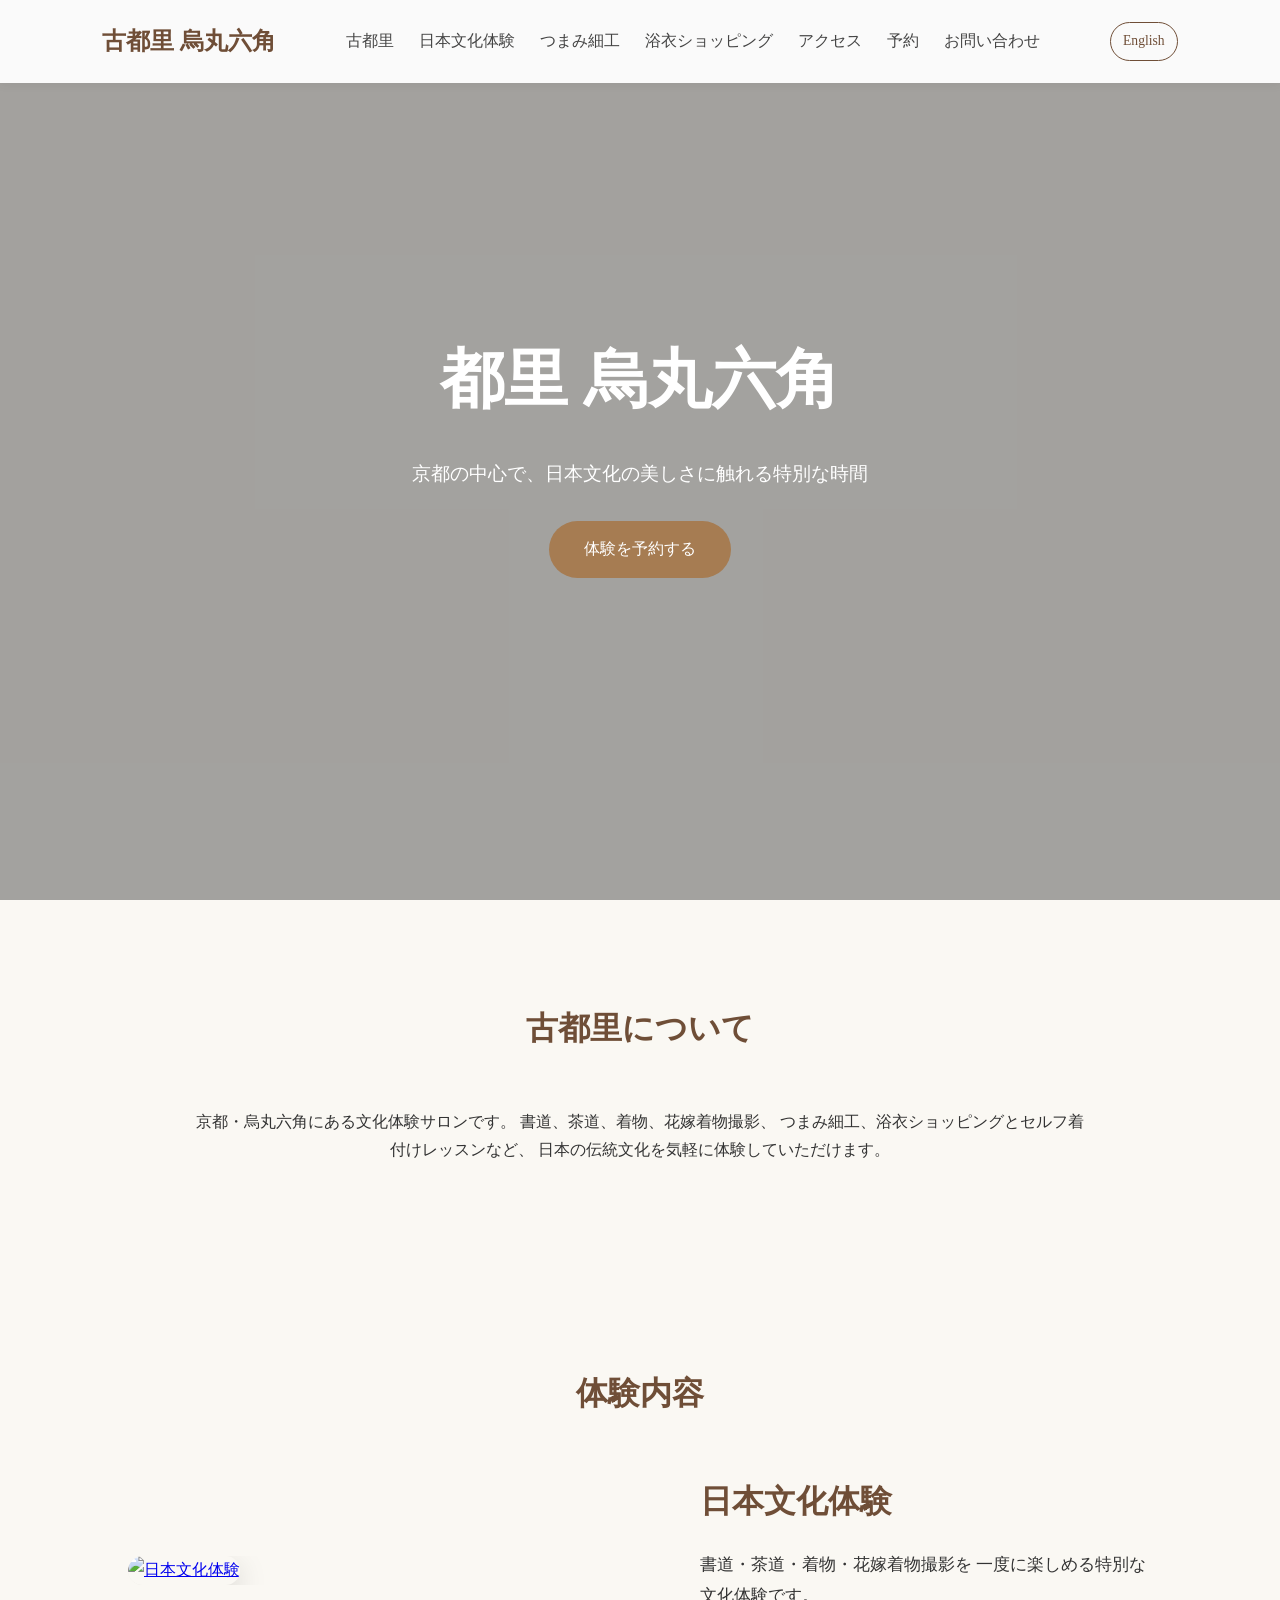
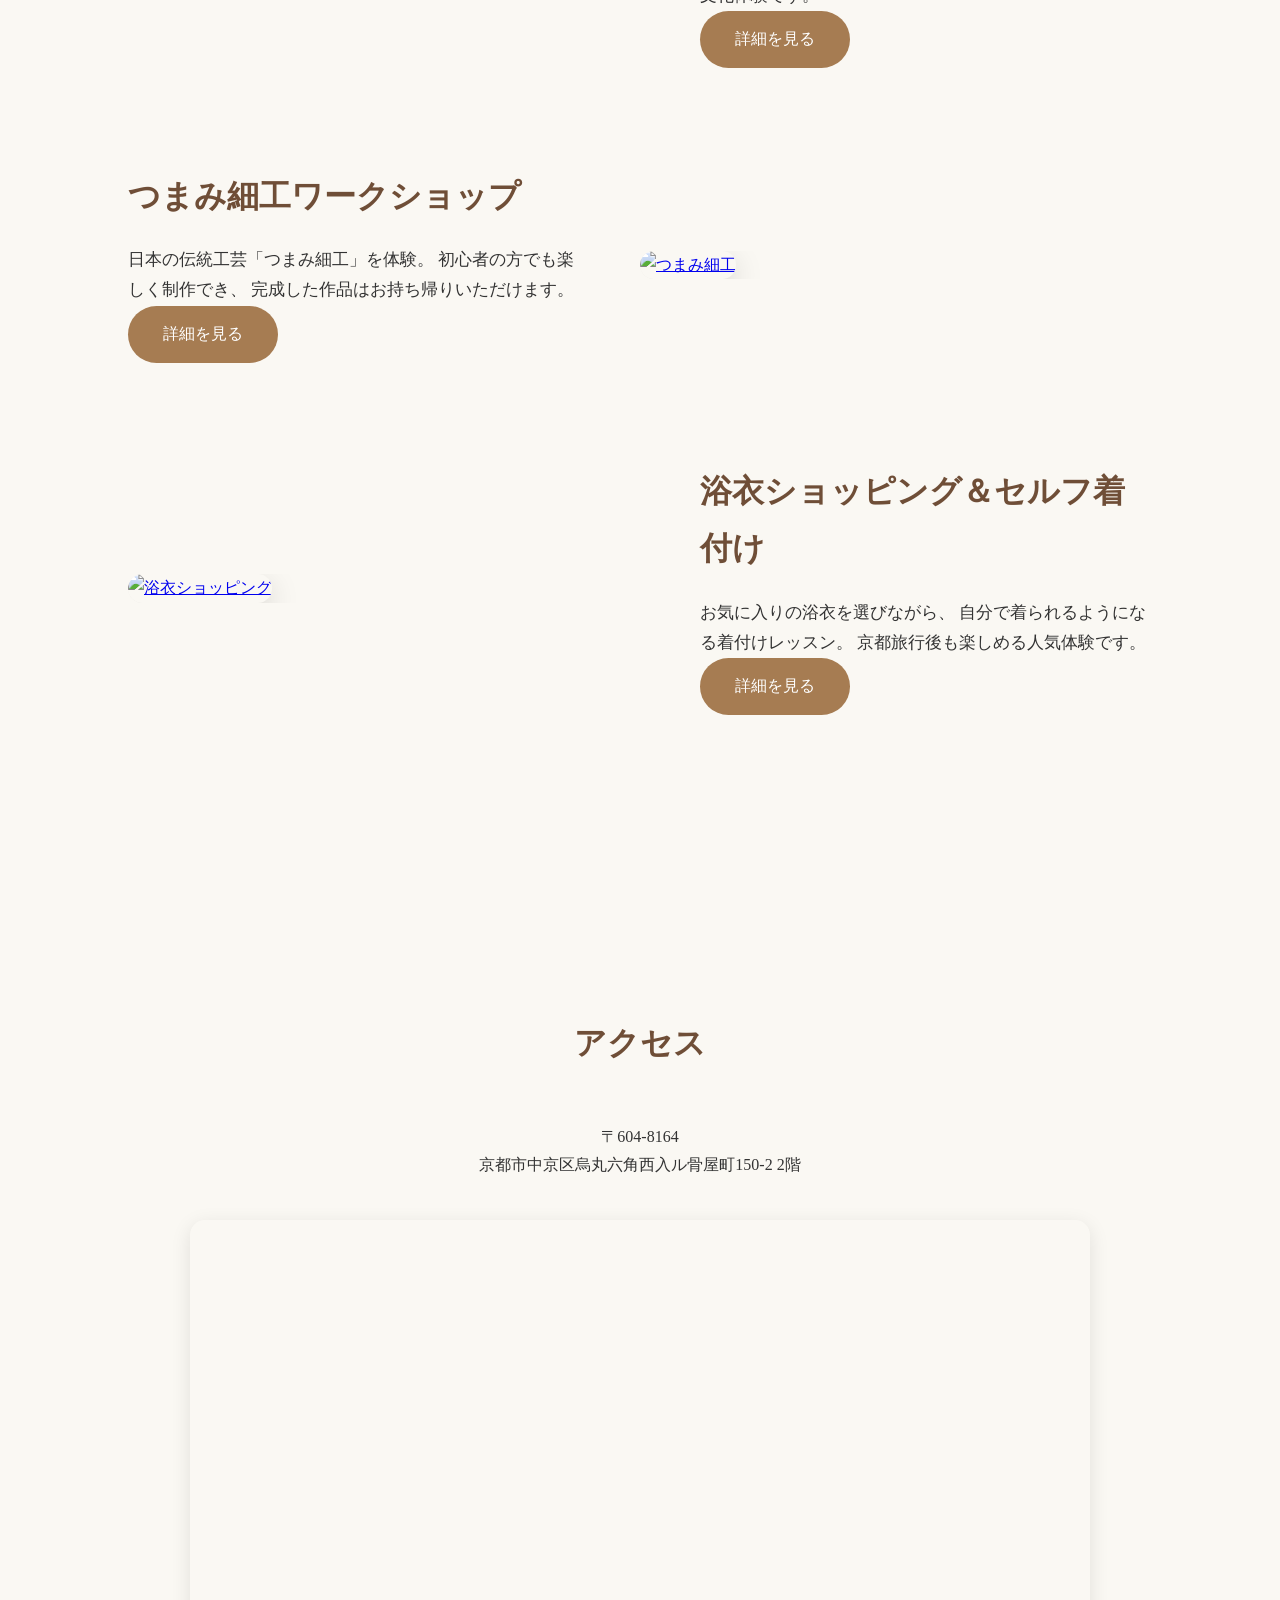
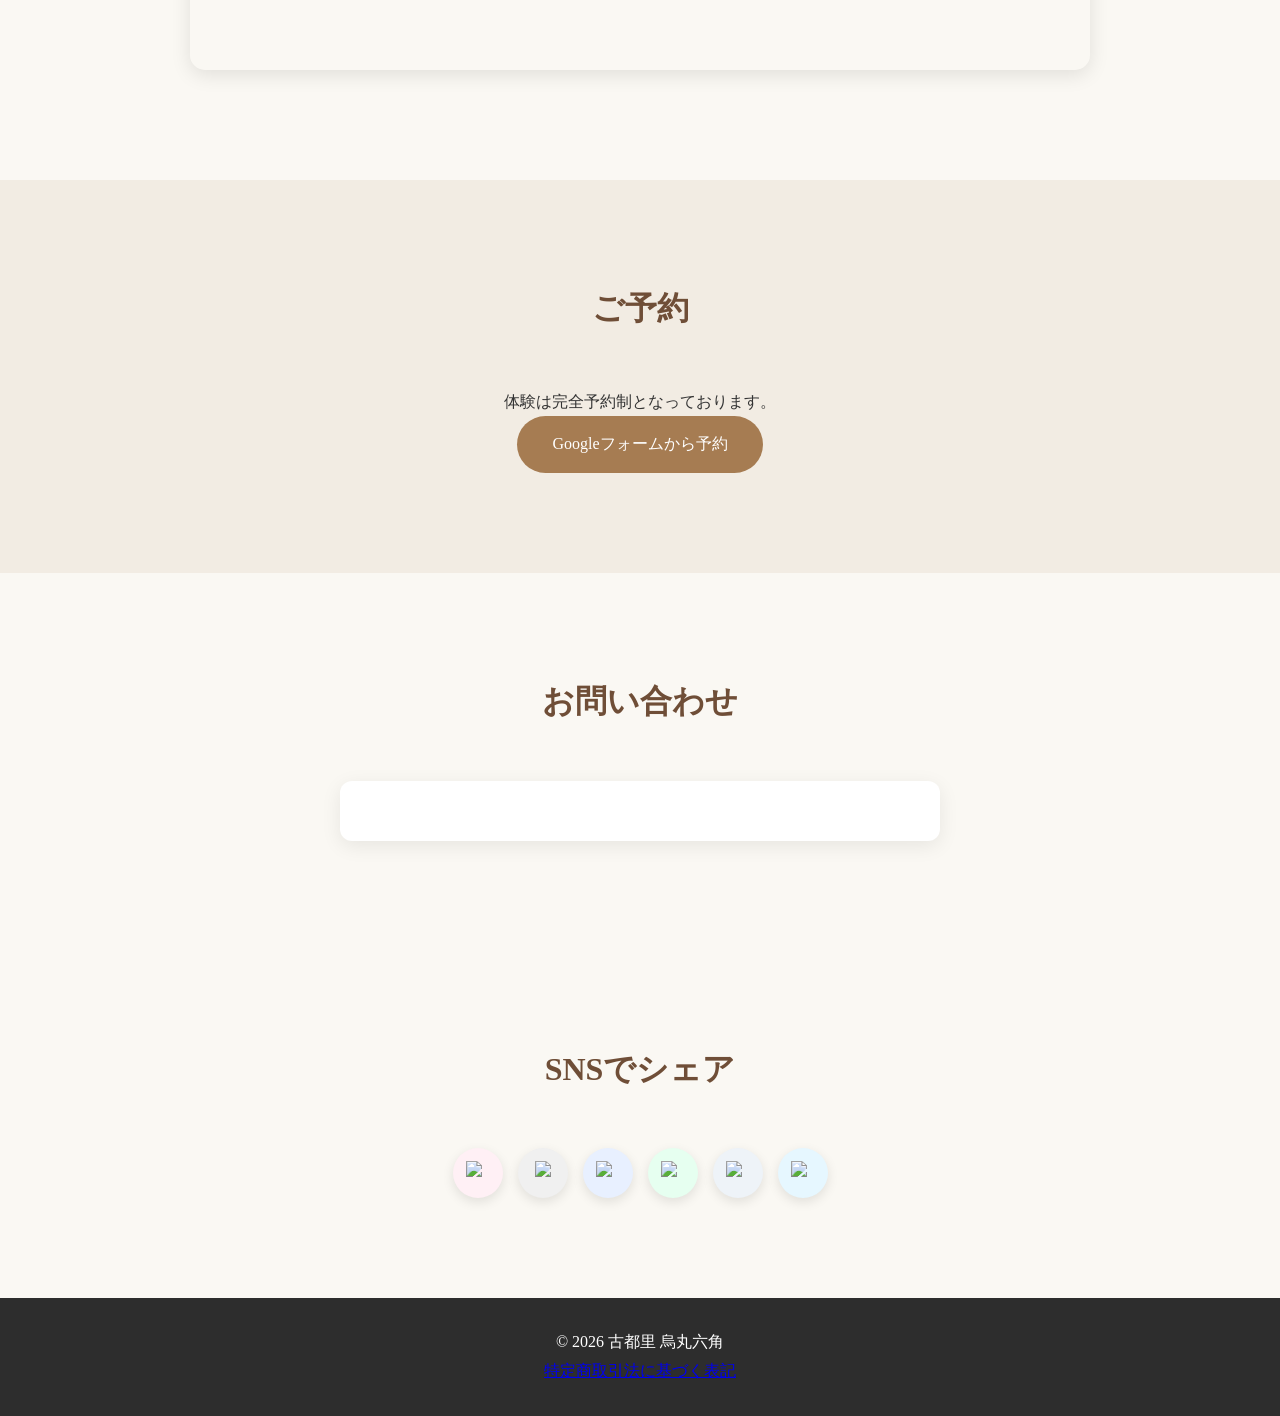
==== index.html @ c0b98230 "update" ====
<!DOCTYPE html>
<html lang="ja">

<head>
    <meta charset="UTF-8">
    <meta name="viewport" content="width=device-width, initial-scale=1.0">

    <title>古都里 烏丸六角 | 京都文化体験</title>

    <link rel="stylesheet" href="style.css">

    <link rel="preconnect" href="https://fonts.googleapis.com">
    <link href="https://cdn.phototourl.com/free/2026-06-01-9246357a-6ad7-449f-96bb-bd77bd4fa47f.jpg" rel="stylesheet">
</head>

<script>
    document.addEventListener("DOMContentLoaded", () => {

        let lastScroll = 0;
        const header = document.querySelector("header");

        window.addEventListener("scroll", () => {
            const currentScroll = window.pageYOffset;

            if (currentScroll > lastScroll && currentScroll > 100) {
                header.classList.add("hide");
            } else {
                header.classList.remove("hide");
            }

            lastScroll = currentScroll;
        });

    });
</script>

<body>

    <header>
        <div class="logo">古都里 烏丸六角</div>

        <div class="hamburger" id="hamburger">
            <span></span>
            <span></span>
            <span></span>
        </div>

        <nav id="navMenu">
            <a href="#about">古都里</a>
            <a href="culture.html">日本文化体験</a>
            <a href="tsumami.html">つまみ細工</a>
            <a href="yukata.html">浴衣ショッピング</a>
            <a href="#access">アクセス</a>
            <a href="#reserve">予約</a>
            <a href="#contact">お問い合わせ</a>
        </nav>

        <div class="language-switch">
            <a href="en/index.html">English</a>
        </div>
    </header>

    <section class="hero">

        <div class="overlay"></div>

        <div class="hero-content">
            <h1>都里 烏丸六角</h1>

            <p>
                京都の中心で、日本文化の美しさに触れる特別な時間
            </p>

            <a href="https://docs.google.com/forms/d/e/1FAIpQLSegrJzVl5YOpyGWKYilCFujVvyebkA8AV7BqmxG8glSJdZHFg/viewform"
                class="btn">
                体験を予約する
            </a>
        </div>

    </section>

    <section id="about">

        <h2>古都里について</h2>

        <p>
            京都・烏丸六角にある文化体験サロンです。
            書道、茶道、着物、花嫁着物撮影、
            つまみ細工、浴衣ショッピングとセルフ着付けレッスンなど、
            日本の伝統文化を気軽に体験していただけます。
        </p>

    </section>


    <section id="experience">

        <h2>体験内容</h2>

        <div class="experience-item">

            <a href="culture.html" class="experience-image">

                <img src="https://cdn.phototourl.com/free/2026-06-02-25219ef4-29f6-485a-99d3-eb11b3a672d5.jpg"
                    alt="日本文化体験">

            </a>

            <div class="experience-text">

                <h3>
                    <a href="culture.html">
                        日本文化体験
                    </a>
                </h3>

                <p>
                    書道・茶道・着物・花嫁着物撮影を
                    一度に楽しめる特別な文化体験です。
                </p>

                <a href="culture.html" class="btn">
                    詳細を見る
                </a>

            </div>

        </div>



        <div class="experience-item reverse">

            <a href="tsumami.html" class="experience-image">

                <img src="https://cdn.phototourl.com/free/2026-06-02-5eed42b4-c253-4f01-ba6d-2f5f3d75cf00.jpg"
                    alt="つまみ細工">

            </a>

            <div class="experience-text">

                <h3>
                    <a href="tsumami.html">
                        つまみ細工ワークショップ
                    </a>
                </h3>

                <p>
                    日本の伝統工芸「つまみ細工」を体験。
                    初心者の方でも楽しく制作でき、
                    完成した作品はお持ち帰りいただけます。
                </p>

                <a href="tsumami.html" class="btn">
                    詳細を見る
                </a>

            </div>

        </div>

        <div class="experience-item">

            <a href="yukata.html" class="experience-image">

                <img src="https://cdn.phototourl.com/free/2026-06-02-cc0d15d3-71b4-4e53-ba9d-3d4e03277e11.jpg"
                    alt="浴衣ショッピング">

            </a>

            <div class="experience-text">

                <h3>
                    <a href="yukata.html">
                        浴衣ショッピング＆セルフ着付け
                    </a>
                </h3>

                <p>
                    お気に入りの浴衣を選びながら、
                    自分で着られるようになる着付けレッスン。
                    京都旅行後も楽しめる人気体験です。
                </p>

                <a href="yukata.html" class="btn">
                    詳細を見る
                </a>

            </div>

        </div>

    </section>

    <section id="access">

        <h2>アクセス</h2>

        <p>
            〒604-8164<br>
            京都市中京区烏丸六角西入ル骨屋町150-2 2階
        </p>

        <div class="map-box">
            <iframe
                src="https://www.google.com/maps/embed?pb=!1m18!1m12!1m3!1d3267.973459282535!2d135.75422709678958!3d35.0073695!2m3!1f0!2f0!3f0!3m2!1i1024!2i768!4f13.1!3m3!1m2!1s0x600109ae3b5c9f35%3A0x4bd6505657658d68!2z5Y-k6YO96YeMIOeDj-S4uOWFreinkiBLT1RPUkkgS0FSQVNVTUFST0tLQUtV!5e0!3m2!1sja!2sjp!4v1780396381979!5m2!1sja!2sjp"
                allowfullscreen="" loading="lazy">
            </iframe>
        </div>

    </section>

    <section id="reserve">

        <h2>ご予約</h2>

        <p>
            体験は完全予約制となっております。
        </p>

        <a href="https://docs.google.com/forms/d/e/1FAIpQLSegrJzVl5YOpyGWKYilCFujVvyebkA8AV7BqmxG8glSJdZHFg/viewform"
            class="btn">
            Googleフォームから予約
        </a>

    </section>

    <section id="contact">

        <h2>お問い合わせ</h2>

        <div class="contact-form">

            <script src="https://js-na2.hsforms.net/forms/embed/246371624.js" defer></script>
            <div class="hs-form-frame" data-region="na2" data-form-id="8c206789-f832-40ec-bb3e-9cb433671af4"
                data-portal-id="246371624"></div>

        </div>

        <div id="hubspot-form"></div>

    </section>



    <section id="sns">

        <h2>SNSでシェア</h2>

        <div class="sns-links">

            <a href="https://www.instagram.com" class="sns-icon instagram" data-name="Instagram">
                <img src="https://cdn-icons-png.flaticon.com/512/2111/2111463.png" alt="Instagram">
            </a>

            <a href="https://twitter.com" class="sns-icon x" data-name="X">
                <img src="https://cdn-icons-png.flaticon.com/512/5968/5968830.png" alt="X">
            </a>

            <a href="https://www.facebook.com" class="sns-icon facebook" data-name="Facebook">
                <img src="https://cdn-icons-png.flaticon.com/512/733/733547.png" alt="Facebook">
            </a>

            <a href="https://www.line.me" class="sns-icon line" data-name="LINE">
                <img src="https://cdn-icons-png.flaticon.com/512/220/220236.png" alt="LINE">
            </a>

            <a href="https://www.tumblr.com" class="sns-icon tumblr" data-name="Tumblr">
                <img src="https://cdn-icons-png.flaticon.com/512/3536/3536616.png" alt="Tumblr">
            </a>

            <a href="https://b.hatena.ne.jp" class="sns-icon hatena" data-name="Hatena Bookmark">
                <img src="https://cdn-icons-png.flaticon.com/512/4494/4494490.png" alt="Hatena Bookmark">
            </a>

        </div>

    </section>

    <footer>

        <p>© 2026 古都里 烏丸六角</p>

        <p>
            <a href="legal.html">
                特定商取引法に基づく表記
            </a>
        </p>

    </footer>

</body>

</html>
---- style.css ----
* {
    margin: 0;
    padding: 0;
    box-sizing: border-box;
}

html {
    scroll-behavior: smooth;
}

body {
    font-family: 'Noto Serif JP', serif;
    background: #faf8f3;
    color: #333;
    line-height: 1.8;
}

/* ヘッダー */

header {
    position: fixed;
    top: 0;
    width: 100%;
    background: rgba(255, 255, 255, .95);
    backdrop-filter: blur(10px);
    display: flex;
    justify-content: space-between;
    align-items: center;
    padding: 20px 8%;
    z-index: 1000;
    box-shadow: 0 2px 10px rgba(0, 0, 0, .05);
    transition: transform 0.3s ease;
}

/* 隠すときだけ使う */
header.hide {
    transform: translateY(-100%);
}

.logo {
    font-size: 1.5rem;
    font-weight: 600;
    color: #6f4e37;
}

nav {
    display: flex;
    gap: 25px;
}

nav a {
    text-decoration: none;
    color: #444;
    transition: .3s;
}

nav a:hover {
    color: #a67c52;
}

/* ヒーロー */

.hero {
    height: 100vh;
    background: url("https://cdn.phototourl.com/free/2026-06-01-9246357a-6ad7-449f-96bb-bd77bd4fa47f.jpg") center center/cover no-repeat;
    display: flex;
    justify-content: center;
    align-items: center;
    position: relative;
}

.overlay {
    position: absolute;
    inset: 0;
    background: rgba(0, 0, 0, .35);
}

.hero-content {
    position: relative;
    z-index: 2;
    text-align: center;
    color: white;
    max-width: 800px;
    padding: 20px;
}

.hero-content h1 {
    font-size: 4rem;
    margin-bottom: 20px;
}

.hero-content p {
    font-size: 1.2rem;
    margin-bottom: 30px;
}

/* ボタン */

.btn {
    display: inline-block;
    background: #a67c52;
    color: white;
    text-decoration: none;
    padding: 14px 35px;
    border-radius: 30px;
    transition: .3s;
}

.btn:hover {
    background: #7b5a3d;
    transform: translateY(-2px);
}

/* 共通 */

section {
    padding: 100px 10%;
}

h2 {
    text-align: center;
    margin-bottom: 50px;
    font-size: 2rem;
    color: #6f4e37;
}

/* About */

#about p {
    max-width: 900px;
    margin: auto;
    text-align: center;
}


/* 体験紹介 */

.experience-item {
    display: flex;
    align-items: center;
    gap: 60px;
    margin-bottom: 100px;
}

.experience-item img {
    width: 50%;
    height: 450px;
    object-fit: cover;
    border-radius: 20px;
    box-shadow: 0 10px 30px rgba(0, 0, 0, .15);
}

.experience-text {
    flex: 1;
}

.experience-text h3 {
    font-size: 2rem;
    margin-bottom: 20px;
    color: #6f4e37;
}

.experience-text p {
    font-size: 1.05rem;
}

.experience-image {
    display: block;
    width: 50%;
    overflow: hidden;
    border-radius: 20px;
}

.experience-image img {
    width: 100%;
    transition: .4s;
}

.experience-image:hover img {
    transform: scale(1.05);
}

.experience-text h3 a {
    text-decoration: none;
    color: #6f4e37;
}

/* 左右交互 */

.reverse {
    flex-direction: row-reverse;
}

/* スマホ */

@media(max-width:768px) {

    .experience-item,
    .reverse {
        flex-direction: column;
        gap: 25px;
    }

    .experience-item img {
        width: 100%;
        height: 300px;
    }

}


/* カード */

.card h3 {
    color: #6f4e37;
    margin-bottom: 15px;
}

/* アクセス */

#access {
    text-align: center;
}

/* 予約 */

#reserve {
    text-align: center;
    background: #f2ece3;
}

/* SNS */

#sns {
    text-align: center;
}

.sns-links {
    display: flex;
    justify-content: center;
    gap: 15px;
    flex-wrap: wrap;
}

.sns-icon {
    width: 50px;
    height: 50px;
    display: flex;
    align-items: center;
    justify-content: center;
    border-radius: 50%;
    background: #fff;
    box-shadow: 0 4px 12px rgba(0, 0, 0, 0.1);
    transition: 0.3s;
    position: relative;
}

.sns-icon img {
    width: 24px;
    height: 24px;
}

/* 吹き出し */
.sns-icon::after {
    content: attr(data-name);
    position: absolute;
    bottom: -32px;
    left: 50%;
    transform: translateX(-50%) translateY(5px);
    background: rgba(0, 0, 0, 0.8);
    color: white;
    font-size: 12px;
    padding: 4px 8px;
    border-radius: 6px;

    opacity: 0;
    visibility: hidden;
    transition: 0.15s ease;
    white-space: nowrap;
}

/* ホバーした瞬間表示 */
.sns-icon:hover::after {
    opacity: 1;
    visibility: visible;
    transform: translateX(-50%) translateY(0);
}

/* hover */
.sns-icon:hover {
    transform: translateY(-3px) scale(1.05);
}

/* 色分け */
.sns-icon.instagram {
    background: #fff0f5;
}

.sns-icon.x {
    background: #f0f0f0;
}

.sns-icon.facebook {
    background: #e8f0ff;
}

.sns-icon.line {
    background: #e6fff0;
}

.sns-icon.tumblr {
    background: #eef3f8;
}

.sns-icon.hatena {
    background: #e6f7ff;
}

.sns-links a {
    text-decoration: none;
    color: white;
    background: #6f4e37;
    padding: 12px 25px;
    border-radius: 25px;
    transition: .3s;
}

.sns-links a:hover {
    background: #8a6447;
}

.sns-icon::after {
    content: attr(data-name);
    position: absolute;
    bottom: -35px;
    left: 50%;
    transform: translateX(-50%);
    background: #333;
    color: white;
    font-size: 12px;
    padding: 5px 8px;
    border-radius: 6px;
    opacity: 0;
    pointer-events: none;
    transition: 0.2s;
    white-space: nowrap;
}

/* フッター */

footer {
    background: #2d2d2d;
    color: white;
    text-align: center;
    padding: 30px;
}

/* スマホ */

@media(max-width:768px) {

    header {
        flex-direction: column;
        gap: 15px;
    }

    nav {
        flex-wrap: wrap;
        justify-content: center;
    }

    .hero-content h1 {
        font-size: 2.5rem;
    }

    .hero-content p {
        font-size: 1rem;
    }

    section {
        padding: 70px 8%;
    }

    .cards {
        grid-template-columns: 1fr;
    }

    .experience-detail {
        flex-direction: column;
        gap: 30px;
        margin-bottom: 80px;
    }

    .reverse {
        flex-direction: column;
    }

    .activity-image {
        width: 100%;
        height: 450px;
    }

}




.lead {
    max-width: 900px;
    margin: auto;
    text-align: center;
    font-size: 1.1rem;
}

ul {
    max-width: 800px;
    margin: auto;
    padding-left: 25px;
}

ul li {
    margin-bottom: 15px;
}

.detail-hero {
    position: relative;
    width: 100%;
    height: 55vh;
    min-height: 350px;
    overflow: hidden;
    padding: 0;
}

.detail-hero img {
    width: 100%;
    height: 100%;
    object-fit: cover;
}

.detail-hero::after {
    content: "";
    position: absolute;
    inset: 0;
    background: rgba(0, 0, 0, 0.65);
}

/* タイトル */

.hero-title {
    position: absolute;
    top: 50%;
    left: 50%;
    transform: translate(-50%, -50%);
    text-align: center;
    color: white;
    width: 90%;
    z-index: 2;
}

.hero-title h1 {
    font-size: clamp(2rem, 4vw, 3rem);
    font-weight: 300;
    letter-spacing: .35em;
}

.hero-title p {
    font-size: 1.4rem;
    line-height: 1.8;
    text-shadow: 0 4px 20px rgba(0, 0, 0, .8);
}


.intro {
    background: white;
    padding: 80px 10%;
}

.lead {
    max-width: 900px;
    margin: auto;
    text-align: center;
    font-size: 1.2rem;
    line-height: 2.2;
}

.experience-detail {
    display: flex;
    align-items: center;
    gap: 40px;

    max-width: 1200px;
    margin: 0 auto 120px;
    margin-bottom: 100px;
}


.experience-detail>div {
    flex: 1;
}

.experience-detail img {
    width: 45%;
    max-width: 500px;
    height: 650px;
    object-fit: cover;
    border-radius: 12px;
    flex-shrink: 0;
}

.experience-detail h3 {
    font-size: 2rem;
    margin-bottom: 20px;
    color: #6f4e37;
}

.experience-detail p {
    line-height: 2;
}

.experience-detail.reverse {
    flex-direction: row-reverse;
}


.cards {
    display: grid;
    grid-template-columns: repeat(2, 1fr);
    gap: 40px;
    max-width: 1000px;
    margin: auto;
}

.card {
    text-align: center;
}

.other-image {
    width: 100%;
    height: 280px;
    object-fit: cover;
    border-radius: 12px;
    transition: 0.4s;
}

.card a:hover .other-image {
    transform: scale(1.05);
}

.image-link {
    display: block;
    overflow: hidden;
    border-radius: 12px;
}

.price-box {
    max-width: 700px;
    margin: auto;
    text-align: center;
    background: white;
    padding: 50px;
    border-radius: 12px;
    margin-bottom: 80px;

}

.price-box h3 {
    color: #6f4e37;
    margin-bottom: 25px;
}

.price-box p {
    margin-bottom: 12px;
    font-size: 1.1rem;
}

.price-box strong {
    color: #b22222;
    font-size: 1.2rem;
}

.price-box del {
    color: #888;
}

#legal {
    background: #fff;
    text-align: center;
}

.legal-box {
    max-width: 800px;
    margin: auto;
    background: #faf8f3;
    padding: 40px;
    border-radius: 12px;
    text-align: left;
    line-height: 1.9;
    box-shadow: 0 5px 20px rgba(0, 0, 0, 0.05);
}

.legal-box h3 {
    margin-top: 25px;
    margin-bottom: 8px;
    color: #6f4e37;
    font-size: 1.1rem;
}

.legal-box p {
    margin-bottom: 10px;
    font-size: 0.95rem;
}

.legal-box a {
    color: #a67c52;
    text-decoration: none;
}

.legal-box a:hover {
    text-decoration: underline;
}

.contact-form {
    max-width: 600px;
    margin: 40px auto 0;
    padding: 30px;
    background: white;
    border-radius: 12px;
    box-shadow: 0 5px 20px rgba(0, 0, 0, 0.08);
}

.map-box {
    max-width: 900px;
    margin: 40px auto 0;
}

.map-box iframe {
    width: 100%;
    height: 450px;
    border: 0;
    border-radius: 15px;
    box-shadow: 0 5px 20px rgba(0, 0, 0, .1);
}

.language-switch {
    display: flex;
    gap: 8px;
}

.language-switch a {
    text-decoration: none;
    padding: 6px 12px;
    border: 1px solid #6f4e37;
    border-radius: 20px;
    color: #6f4e37;
    font-size: 0.85rem;
}

.language-switch a:hover {
    background: #6f4e37;
    color: white;
}

/* ハンバーガー */
.hamburger {
    display: none;
    flex-direction: column;
    gap: 5px;
    cursor: pointer;
}

.hamburger span {
    width: 28px;
    height: 2px;
    background: #6f4e37;
    transition: 0.3s;
}

/* スマホ時 */
@media (max-width: 768px) {

    nav {
        position: absolute;
        top: 70px;
        left: 0;
        right: 0;
        background: white;
        flex-direction: column;
        align-items: center;
        gap: 15px;
        padding: 20px 0;

        /* 最初は隠す */
        display: none;
    }

    nav.active {
        display: flex;
    }

    .hamburger {
        display: flex;
    }
}
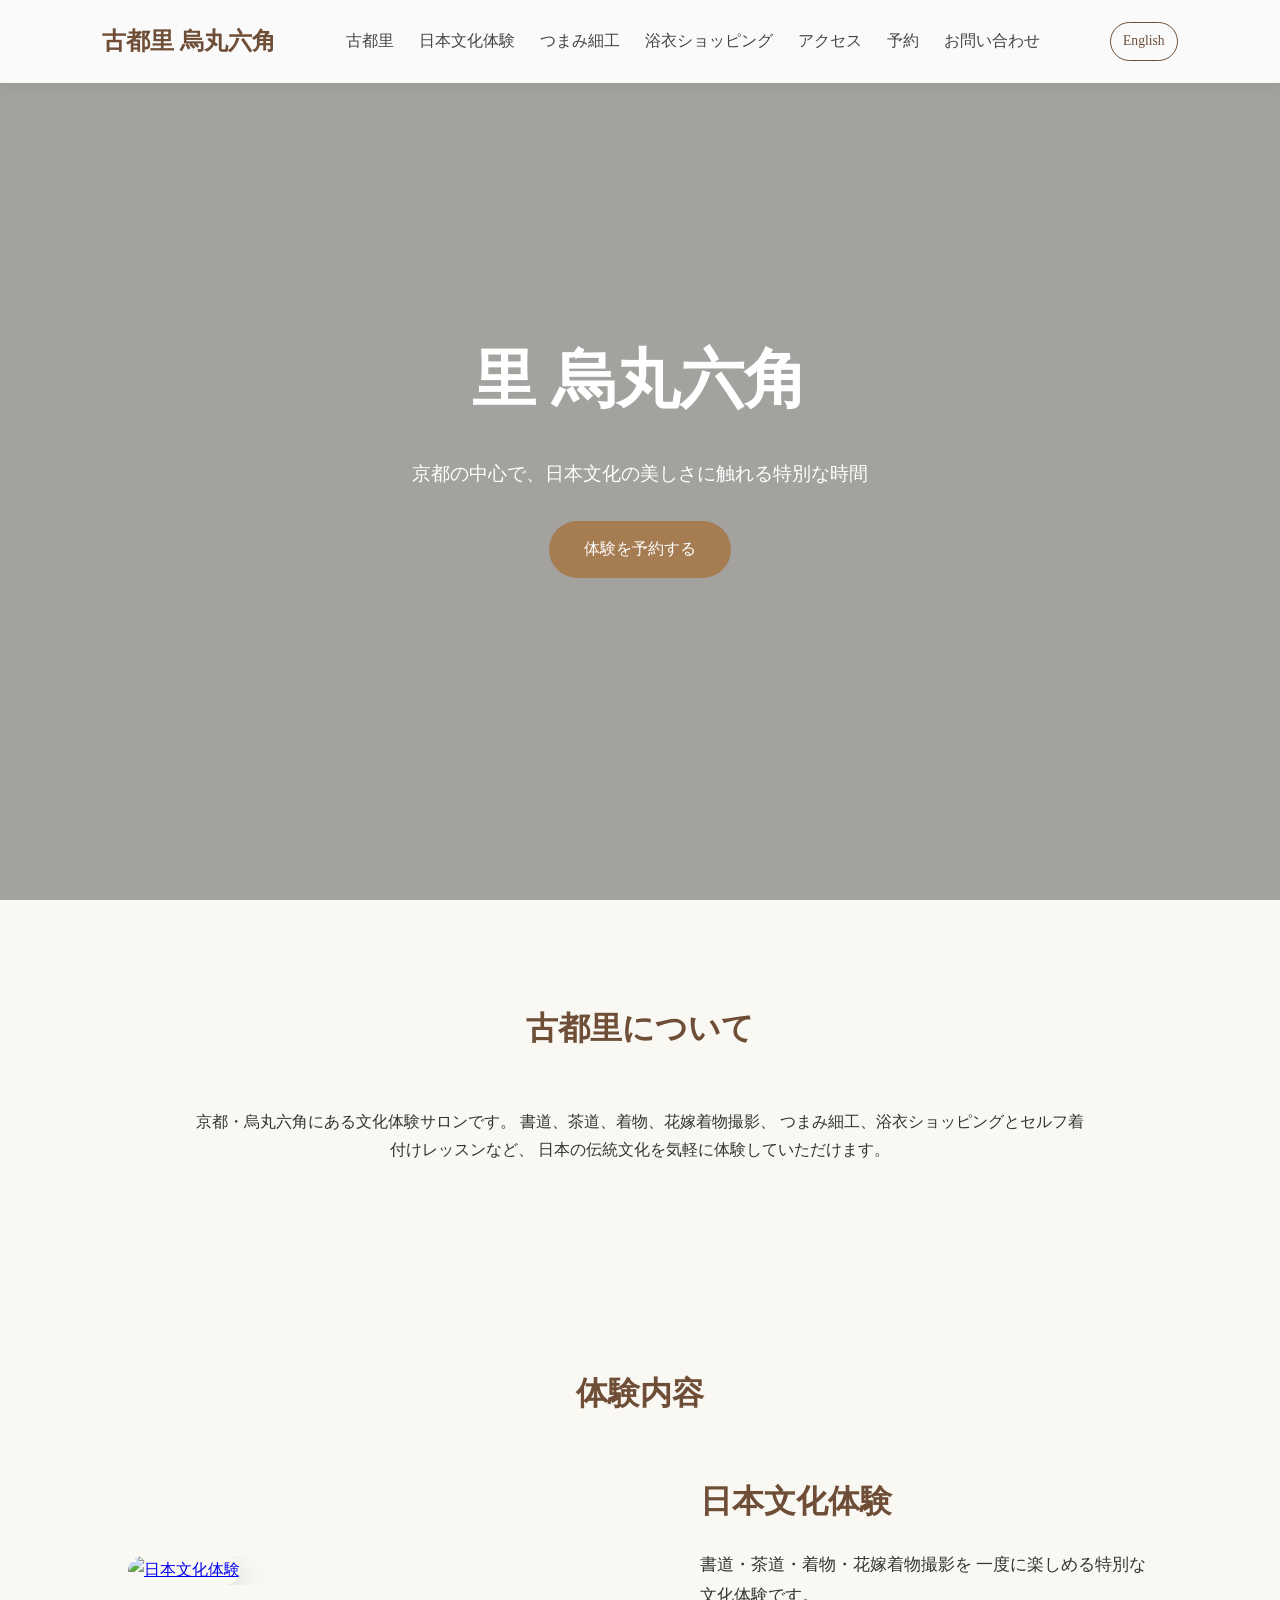
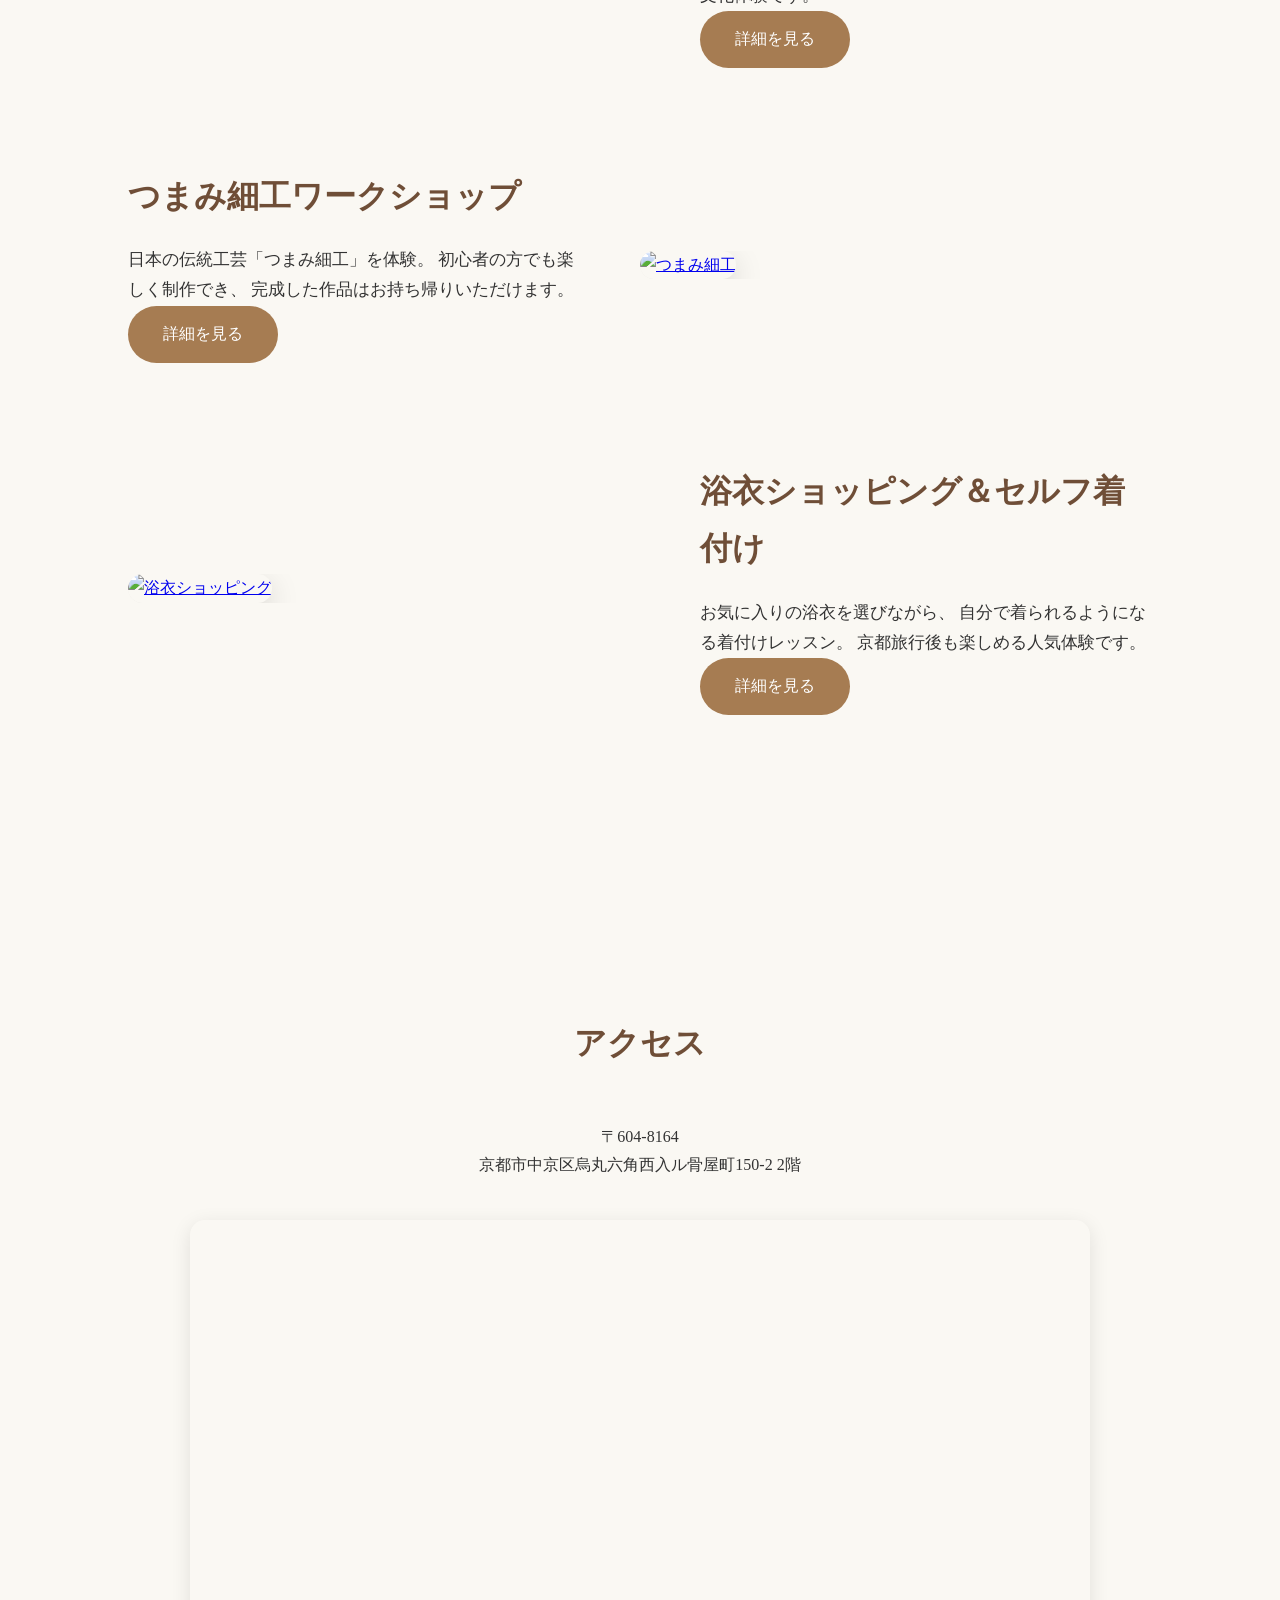
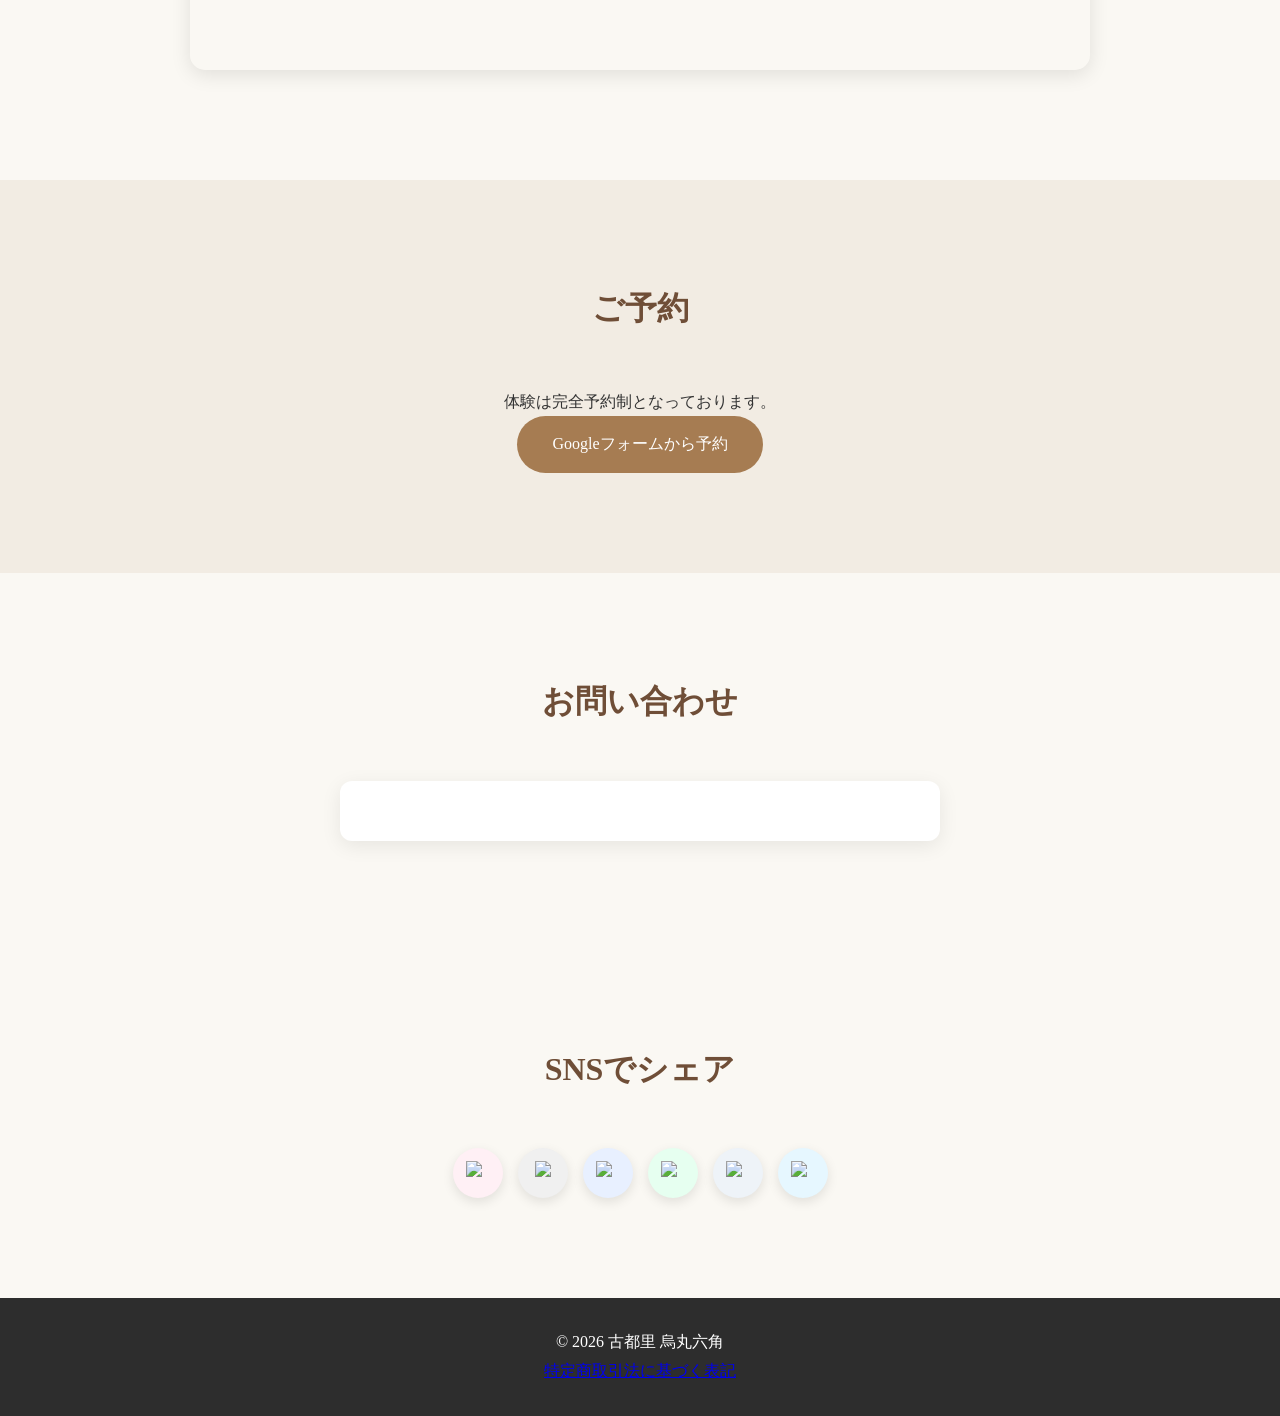
==== commit 0ead0068: "update" ====
--- a/index.html
+++ b/index.html
@@ -65,7 +65,7 @@
         <div class="overlay"></div>
 
         <div class="hero-content">
-            <h1>都里 烏丸六角</h1>
+            <h1>里 烏丸六角</h1>
 
             <p>
                 京都の中心で、日本文化の美しさに触れる特別な時間
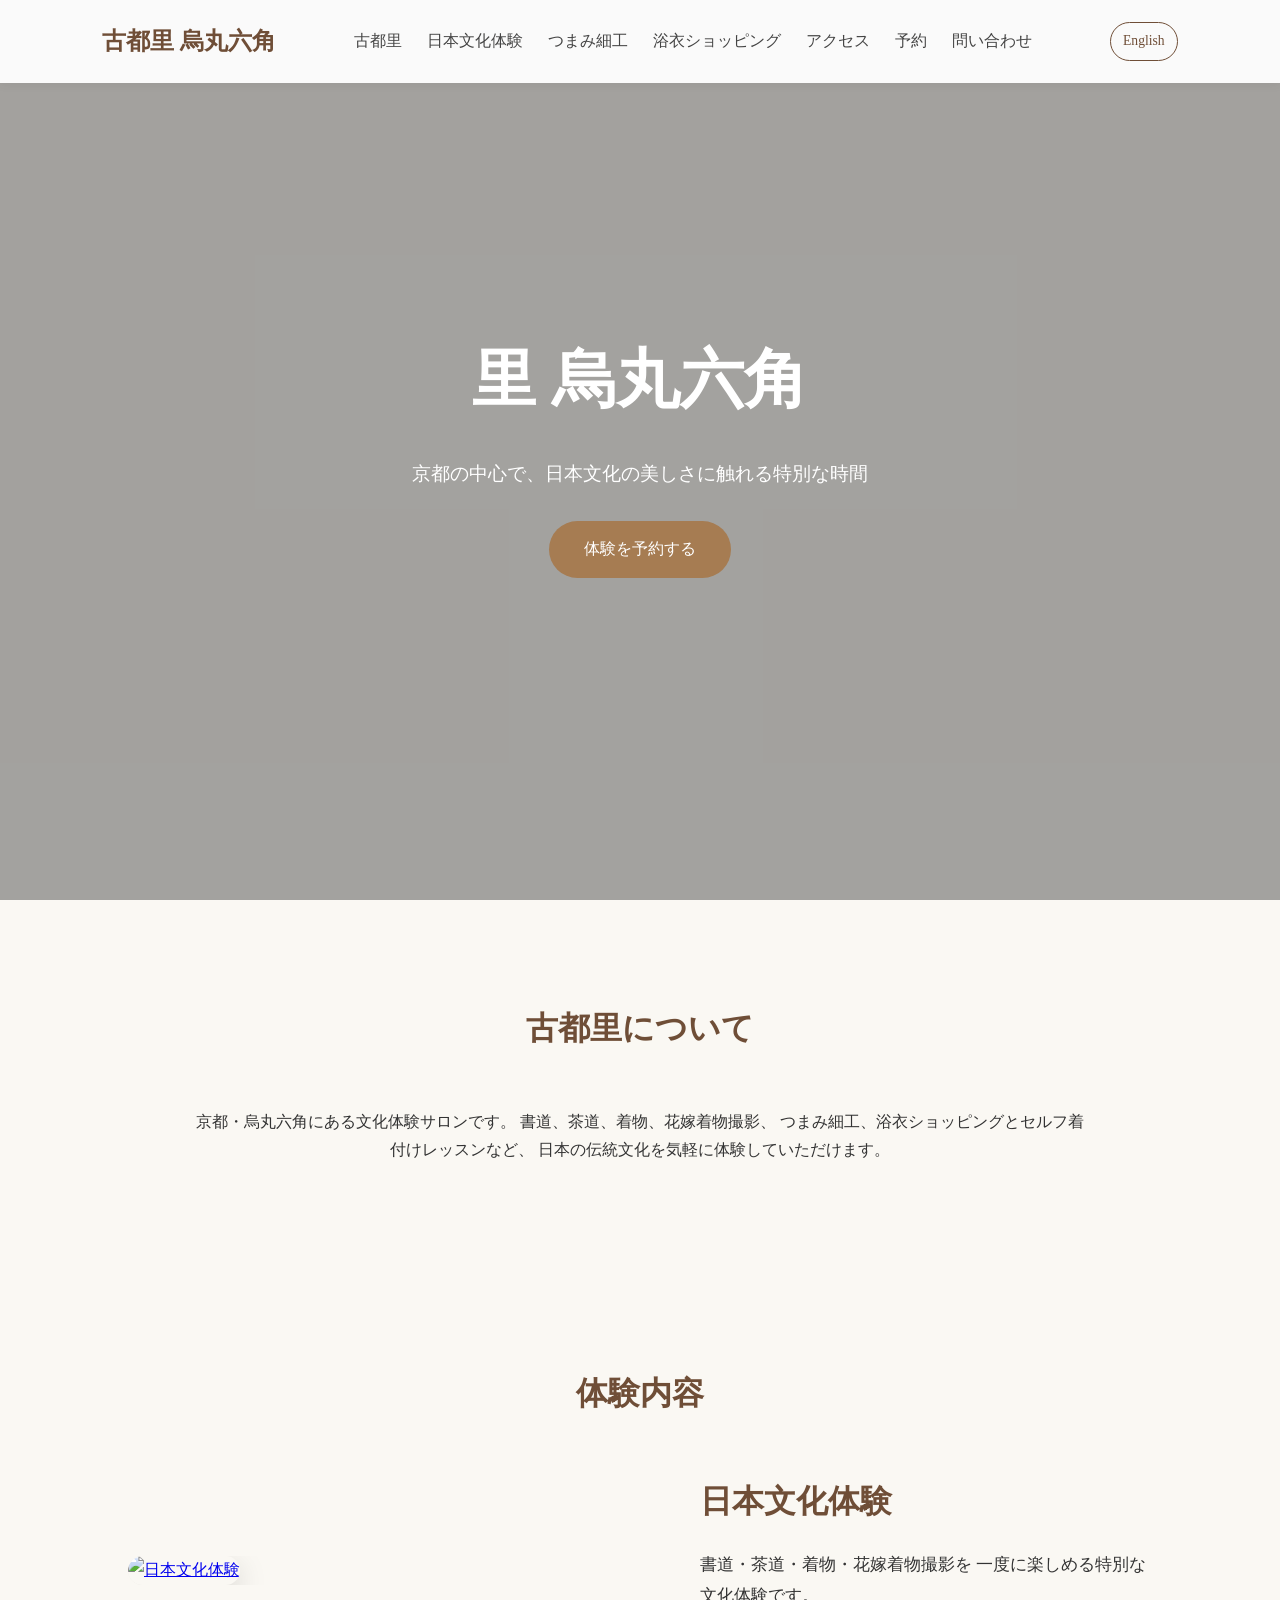
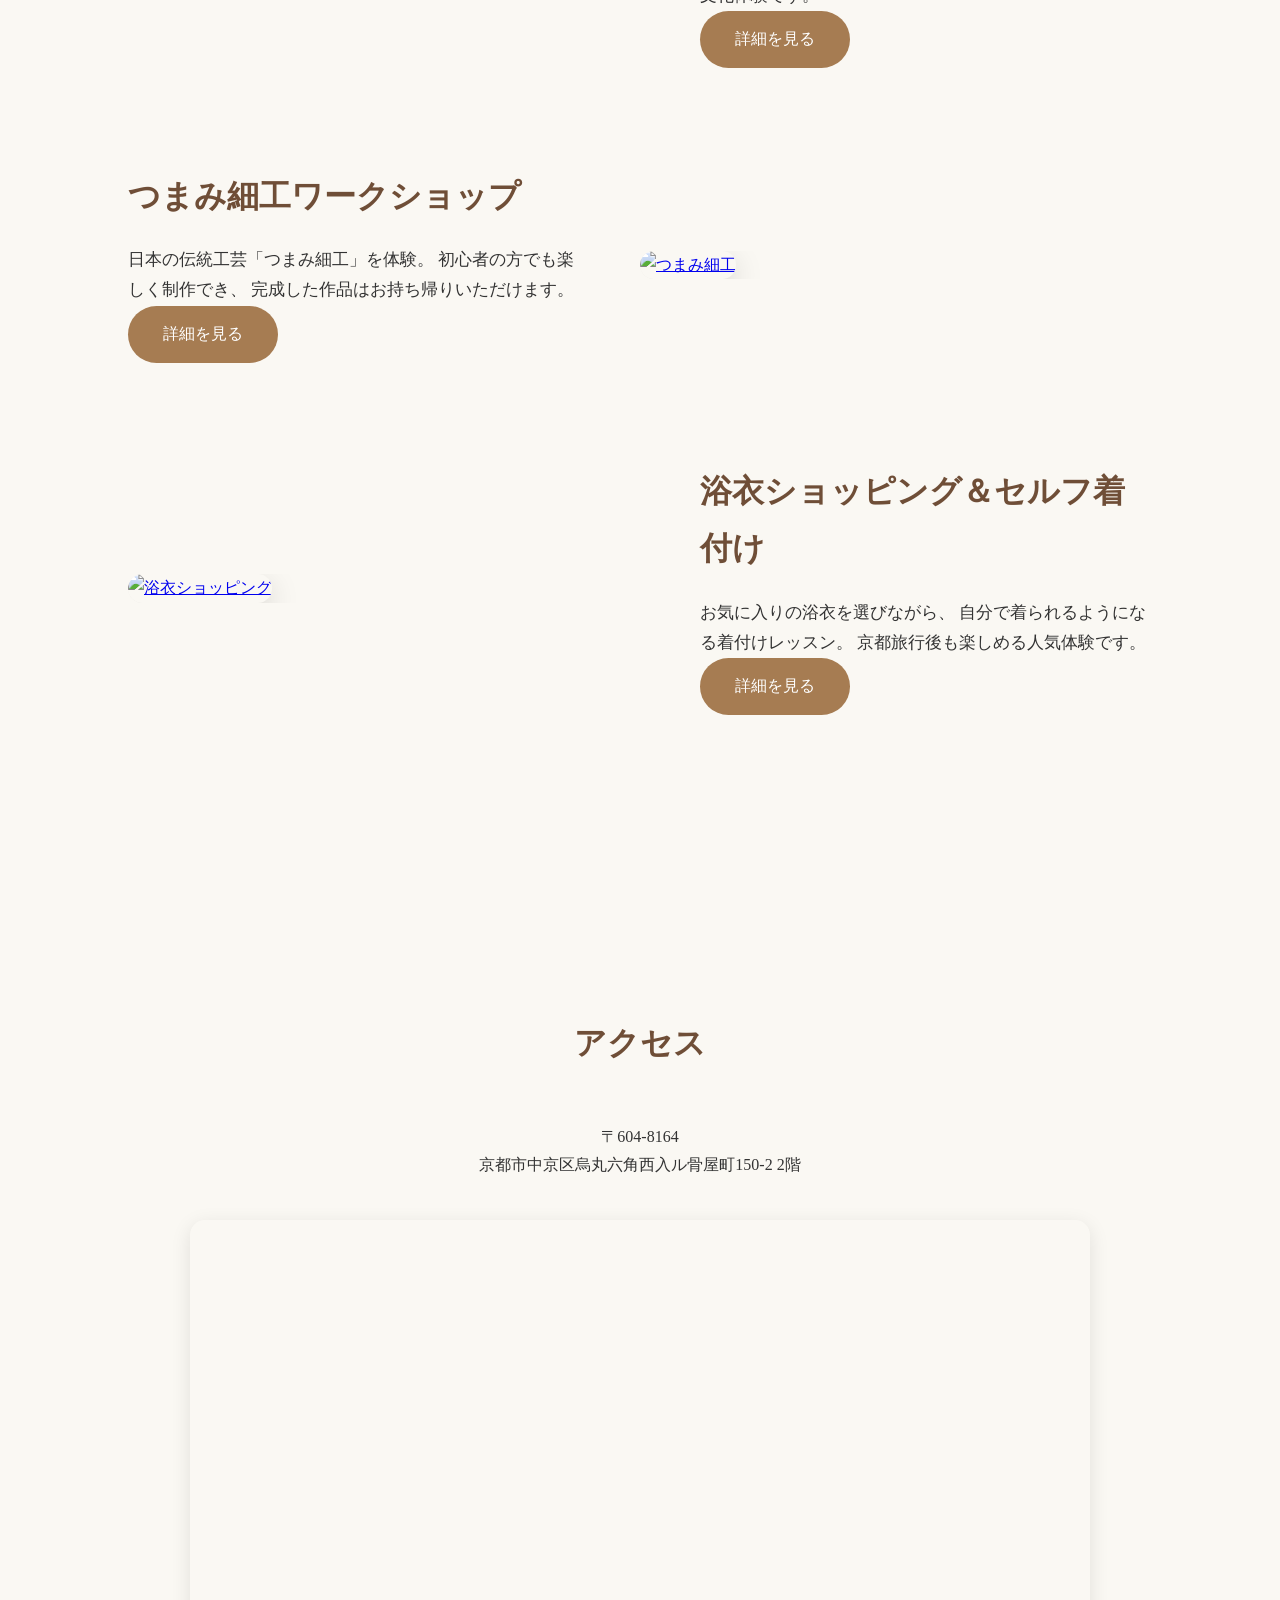
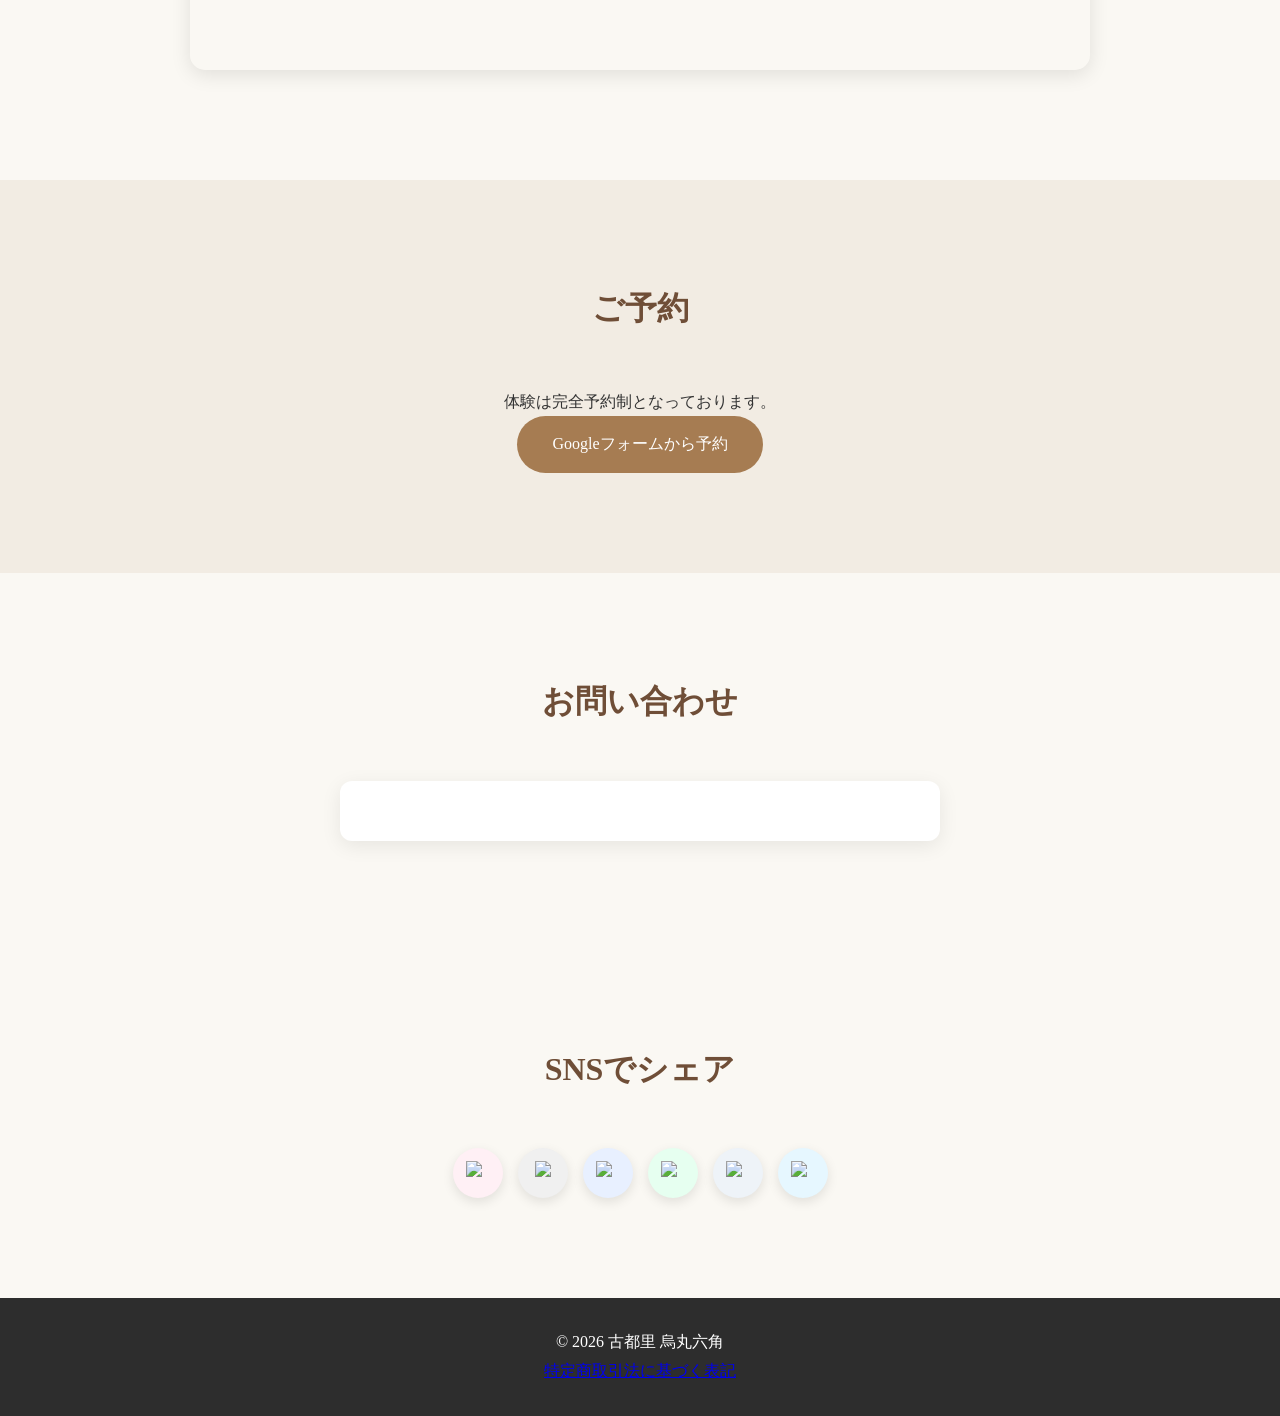
==== commit adc43a30: "update" ====
--- a/index.html
+++ b/index.html
@@ -52,7 +52,7 @@
             <a href="yukata.html">浴衣ショッピング</a>
             <a href="#access">アクセス</a>
             <a href="#reserve">予約</a>
-            <a href="#contact">お問い合わせ</a>
+            <a href="#contact">問い合わせ</a>
         </nav>
 
         <div class="language-switch">
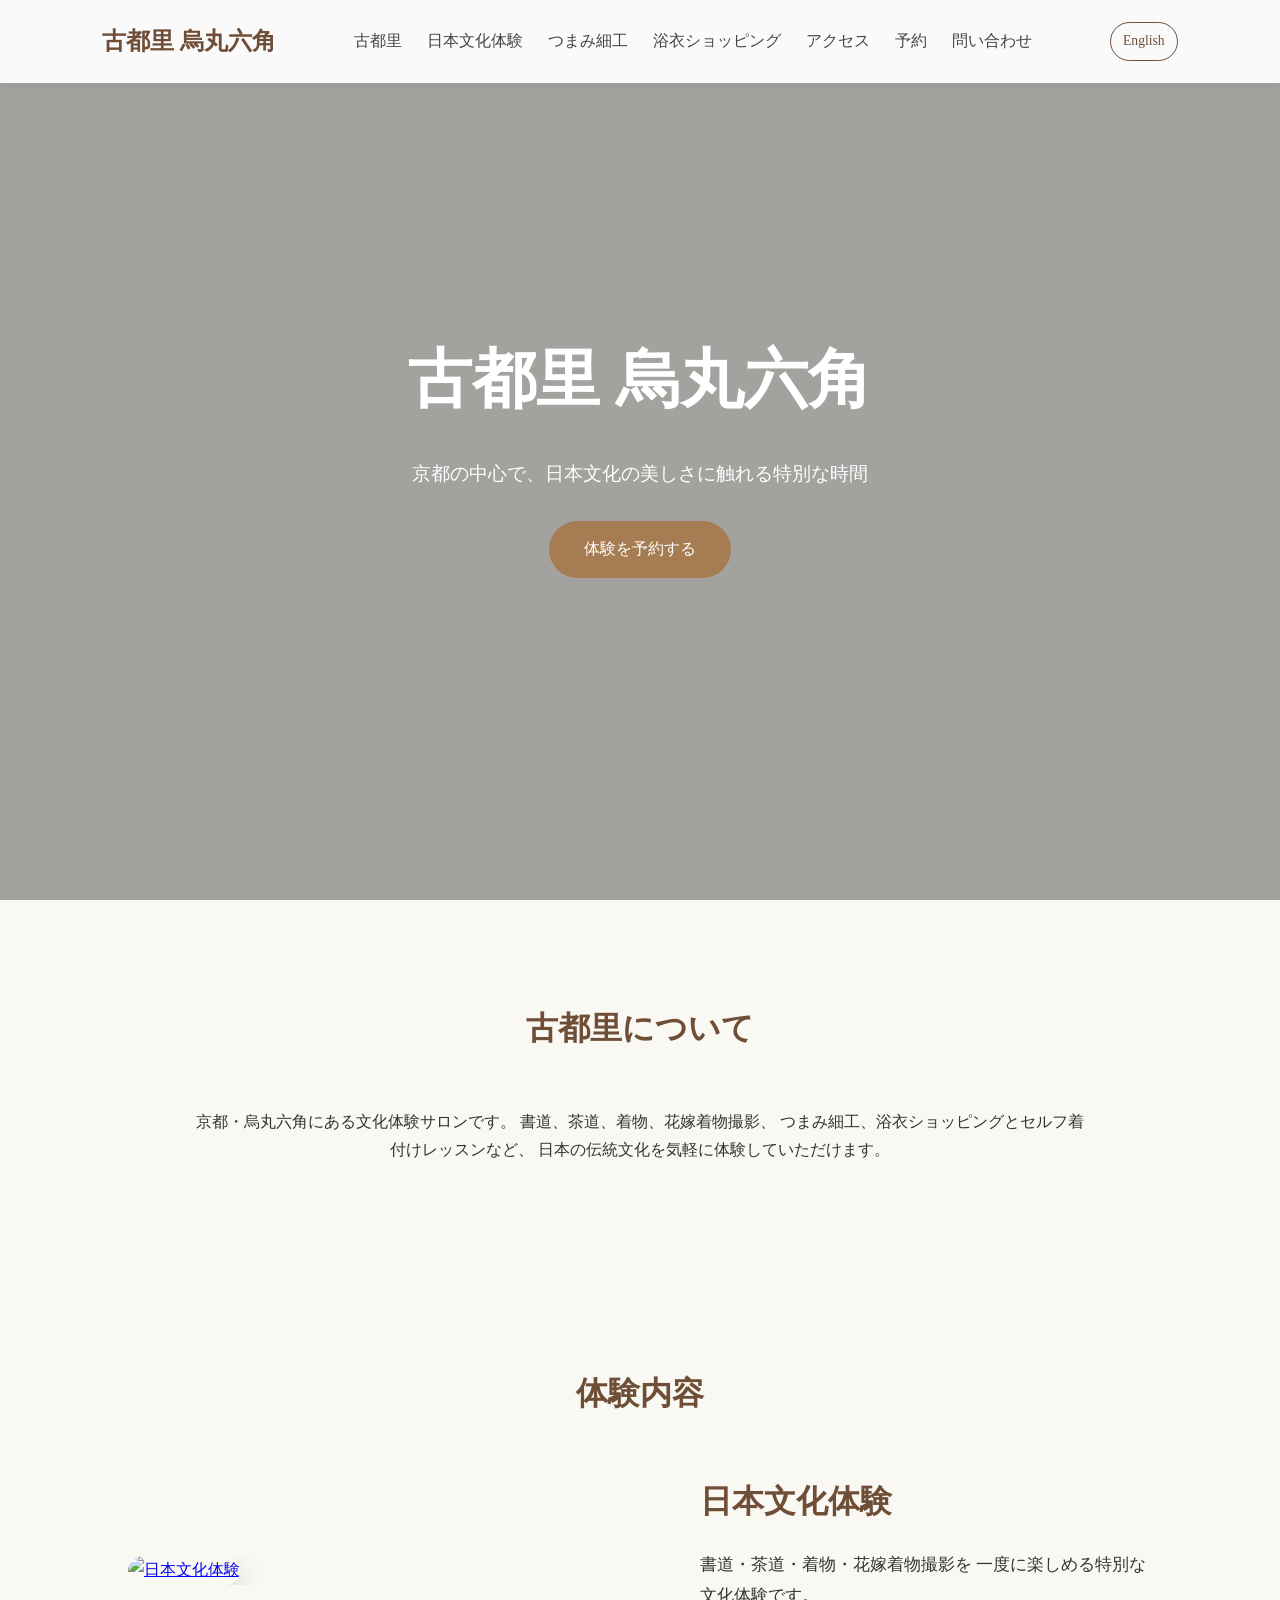
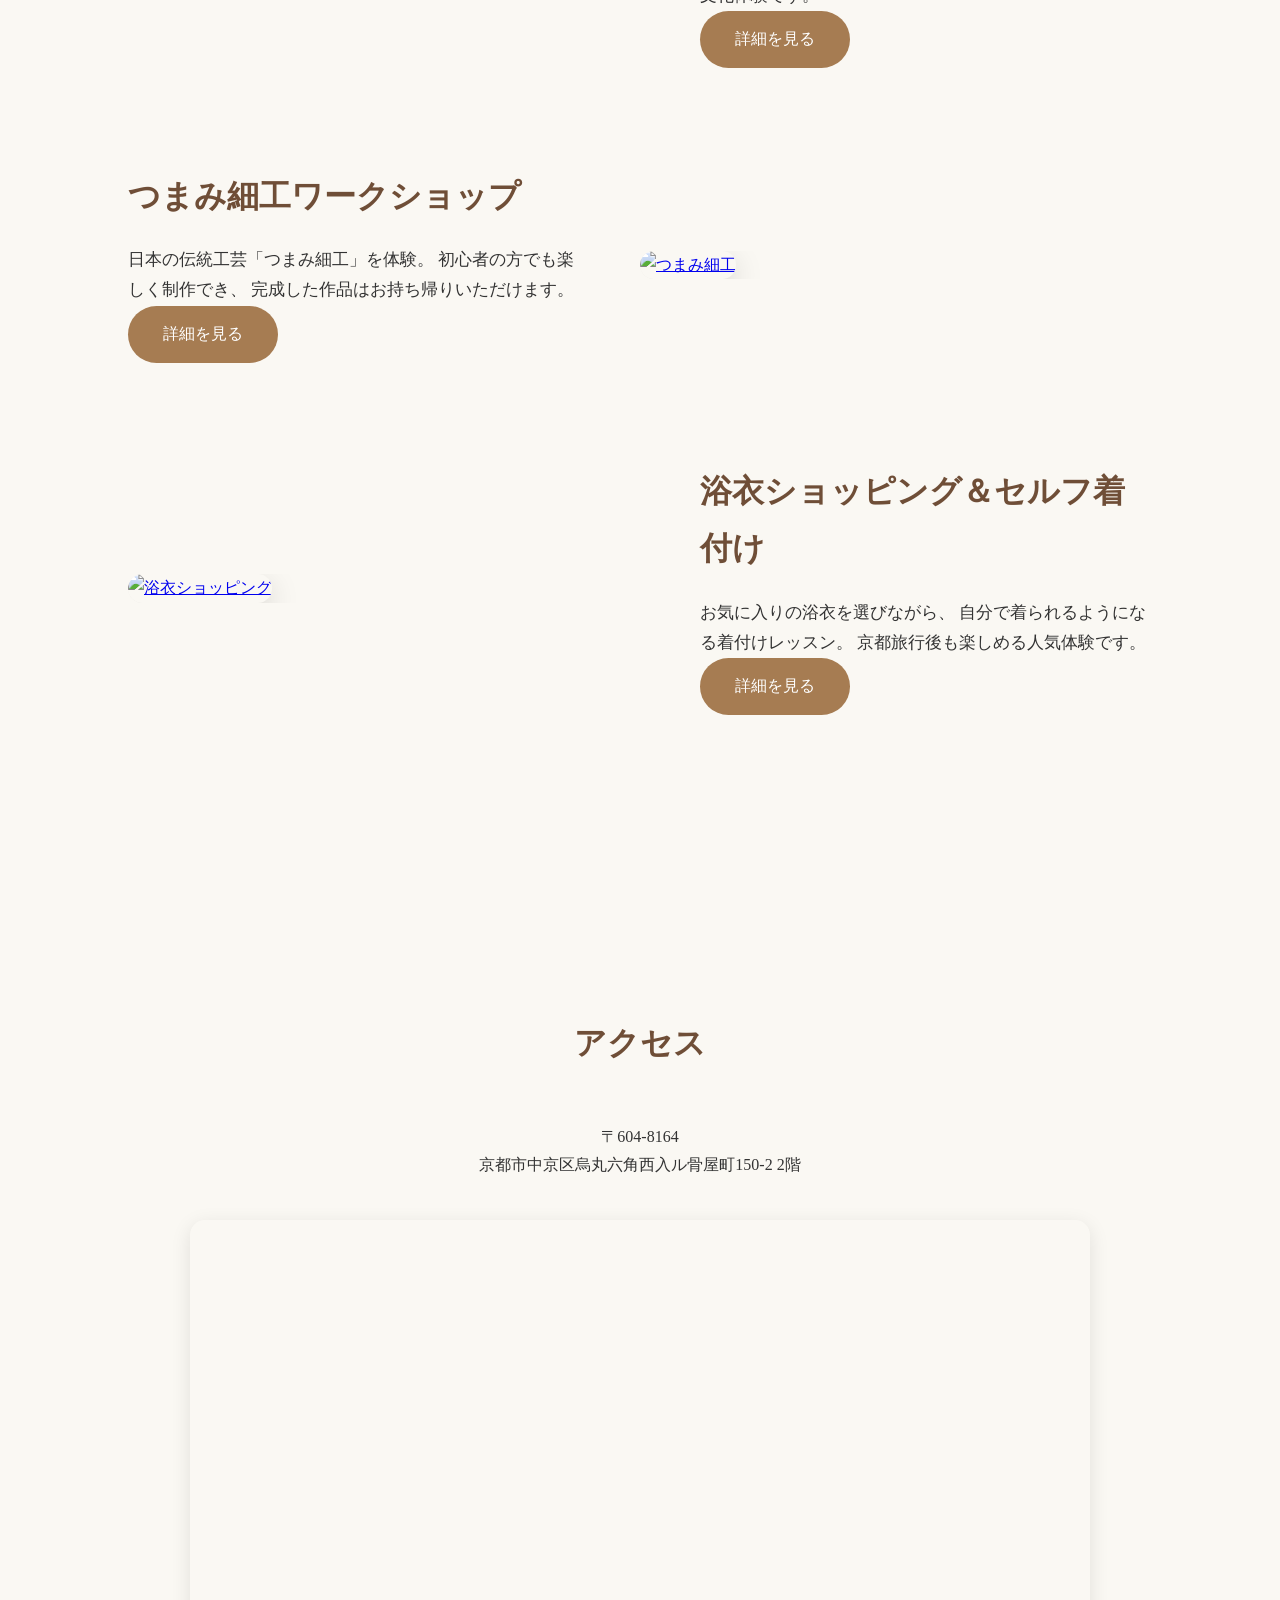
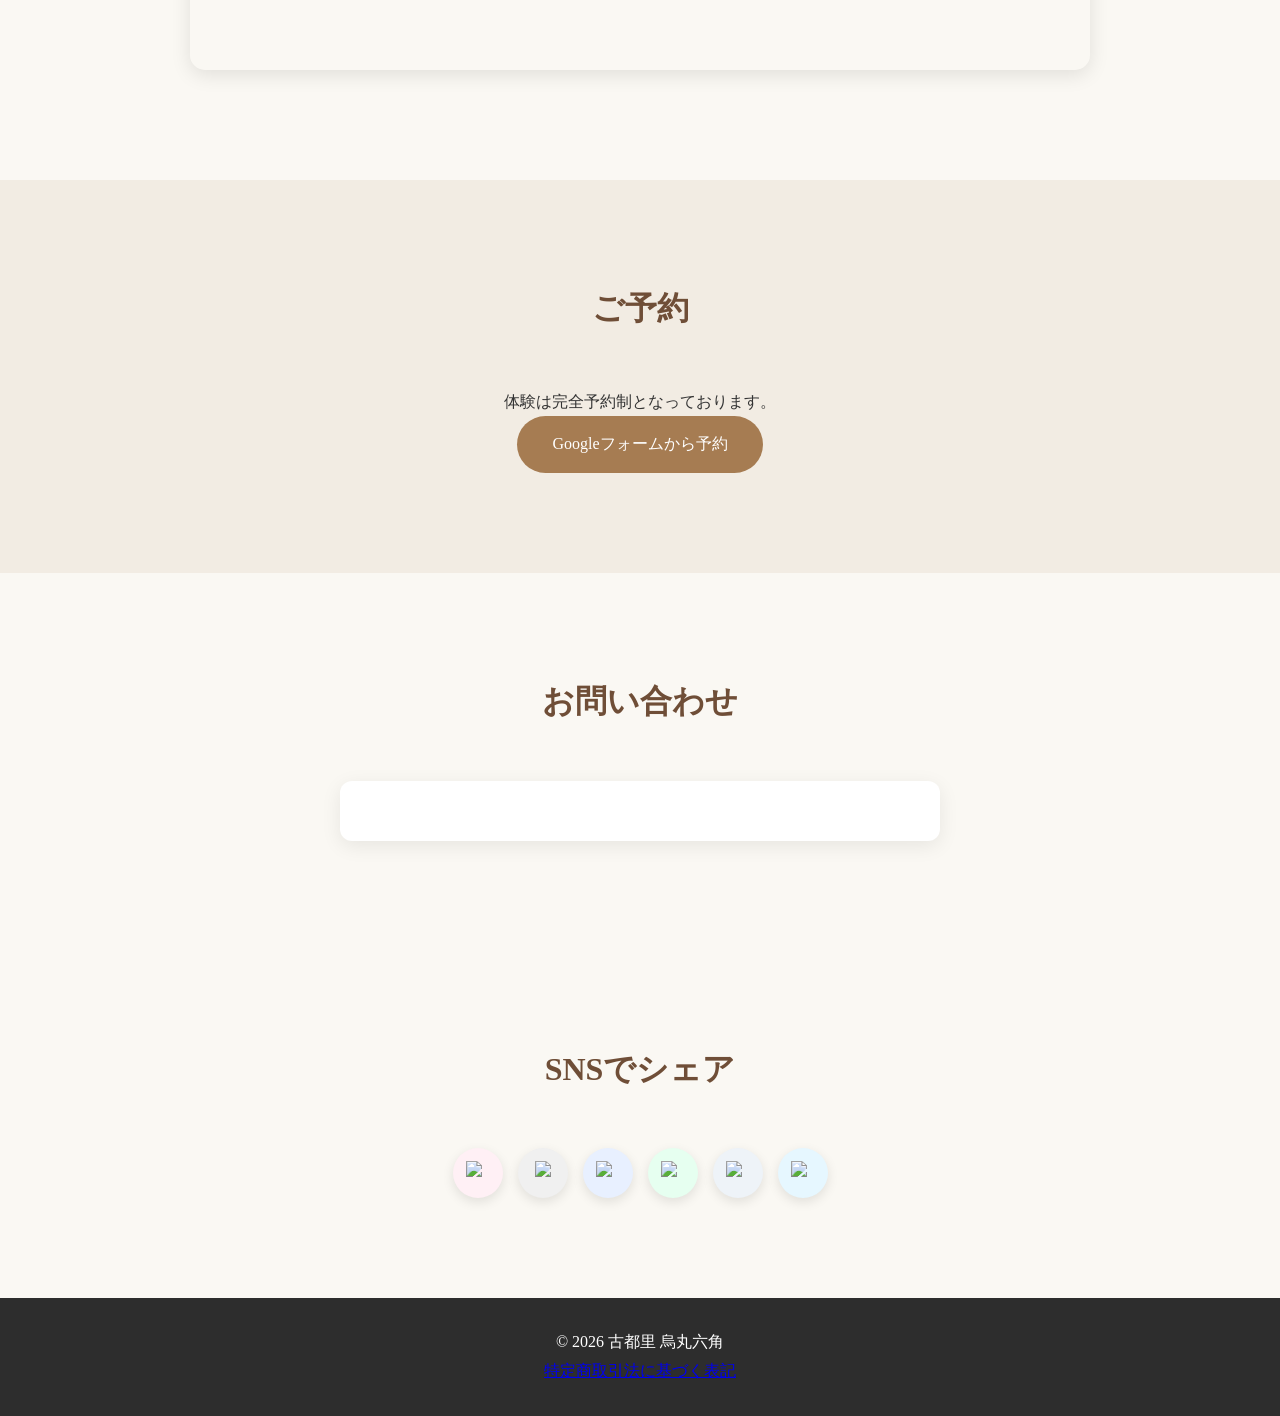
==== commit b0ebbf0d: "update" ====
--- a/index.html
+++ b/index.html
@@ -65,7 +65,7 @@
         <div class="overlay"></div>
 
         <div class="hero-content">
-            <h1>里 烏丸六角</h1>
+            <h1>古都里 烏丸六角</h1>
 
             <p>
                 京都の中心で、日本文化の美しさに触れる特別な時間
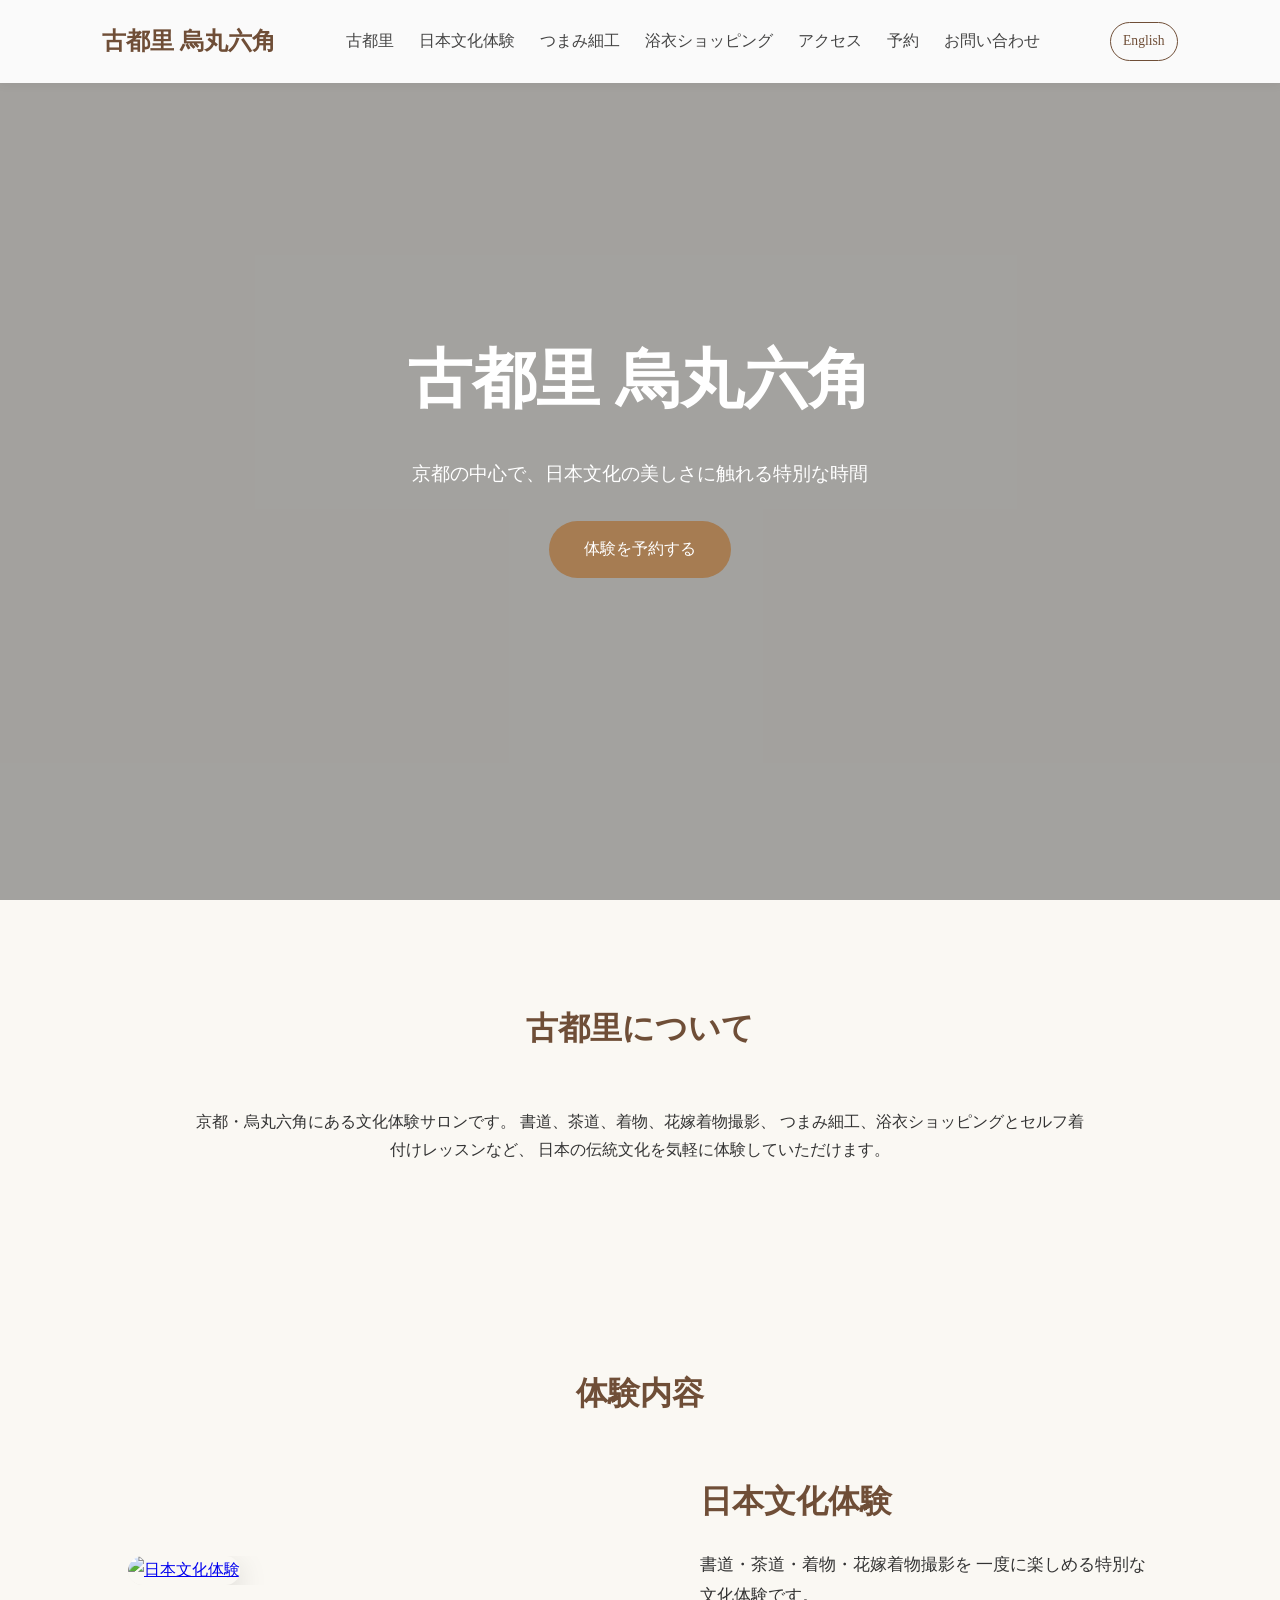
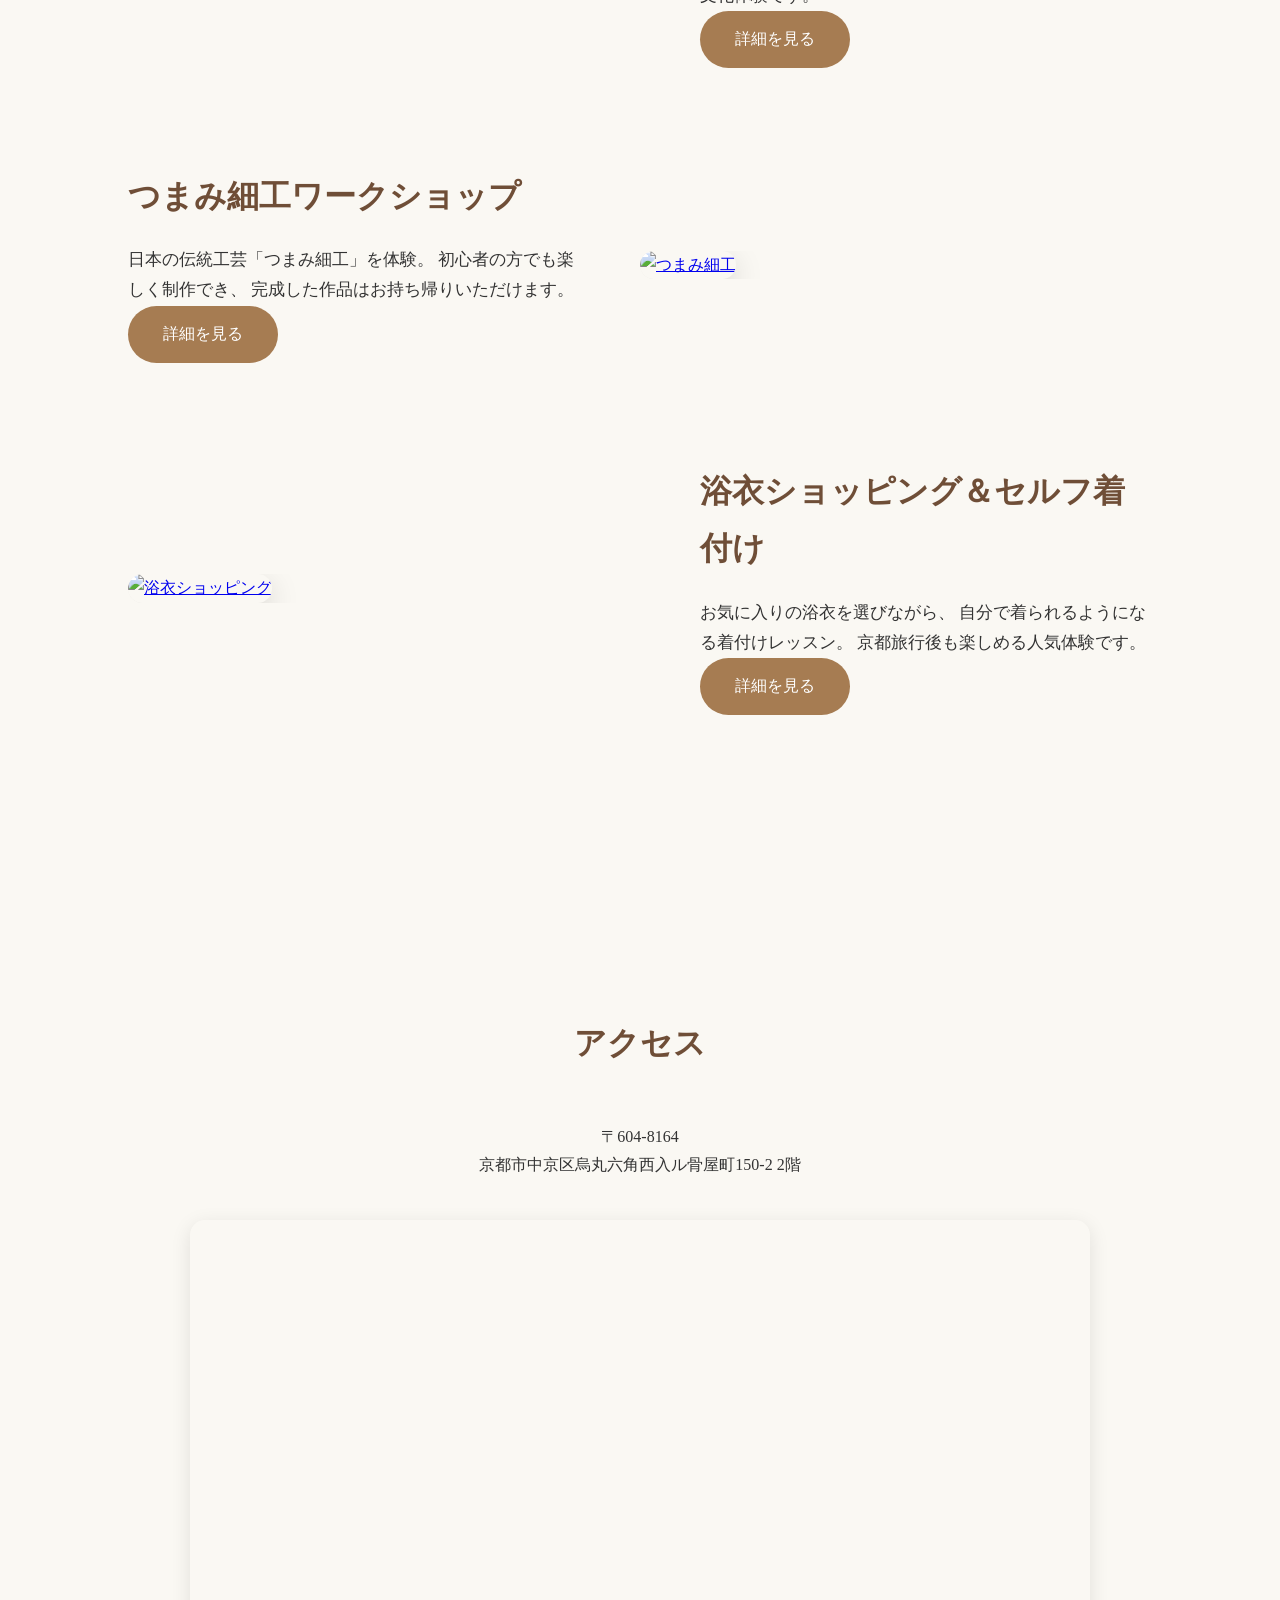
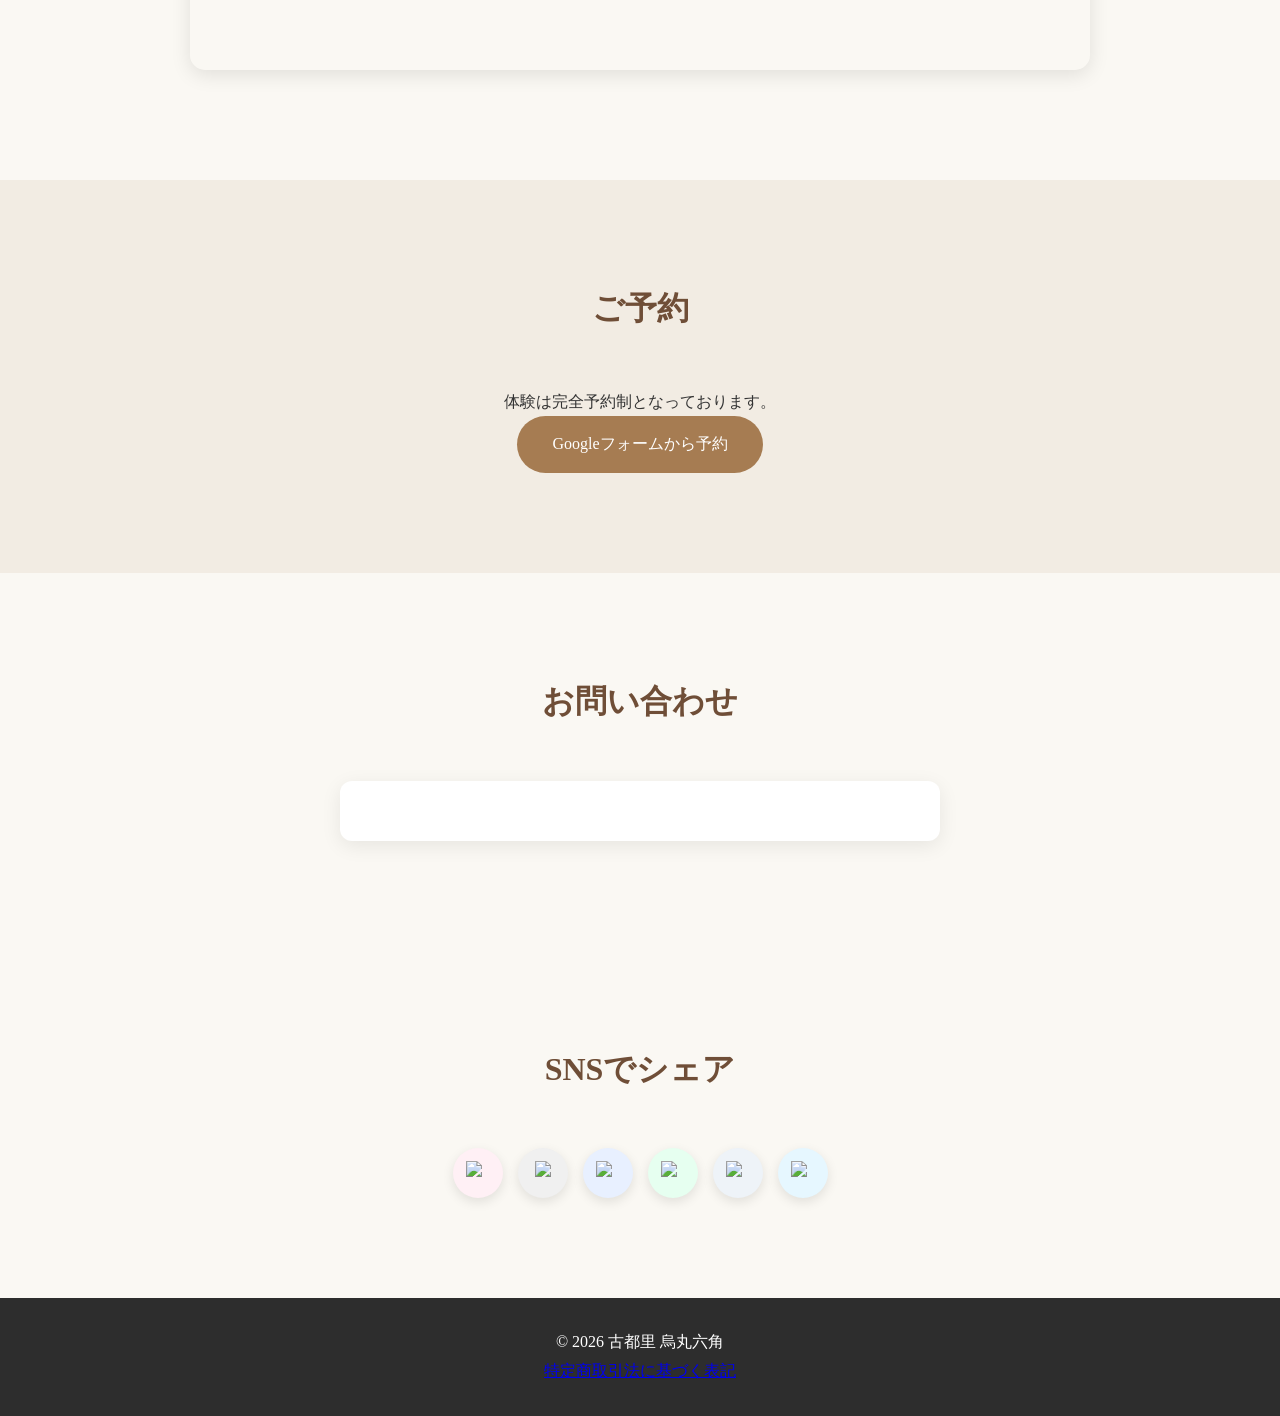
==== commit df592651: "reconnect" ====
--- a/index.html
+++ b/index.html
@@ -52,7 +52,7 @@
             <a href="yukata.html">浴衣ショッピング</a>
             <a href="#access">アクセス</a>
             <a href="#reserve">予約</a>
-            <a href="#contact">問い合わせ</a>
+            <a href="#contact">お問い合わせ</a>
         </nav>
 
         <div class="language-switch">
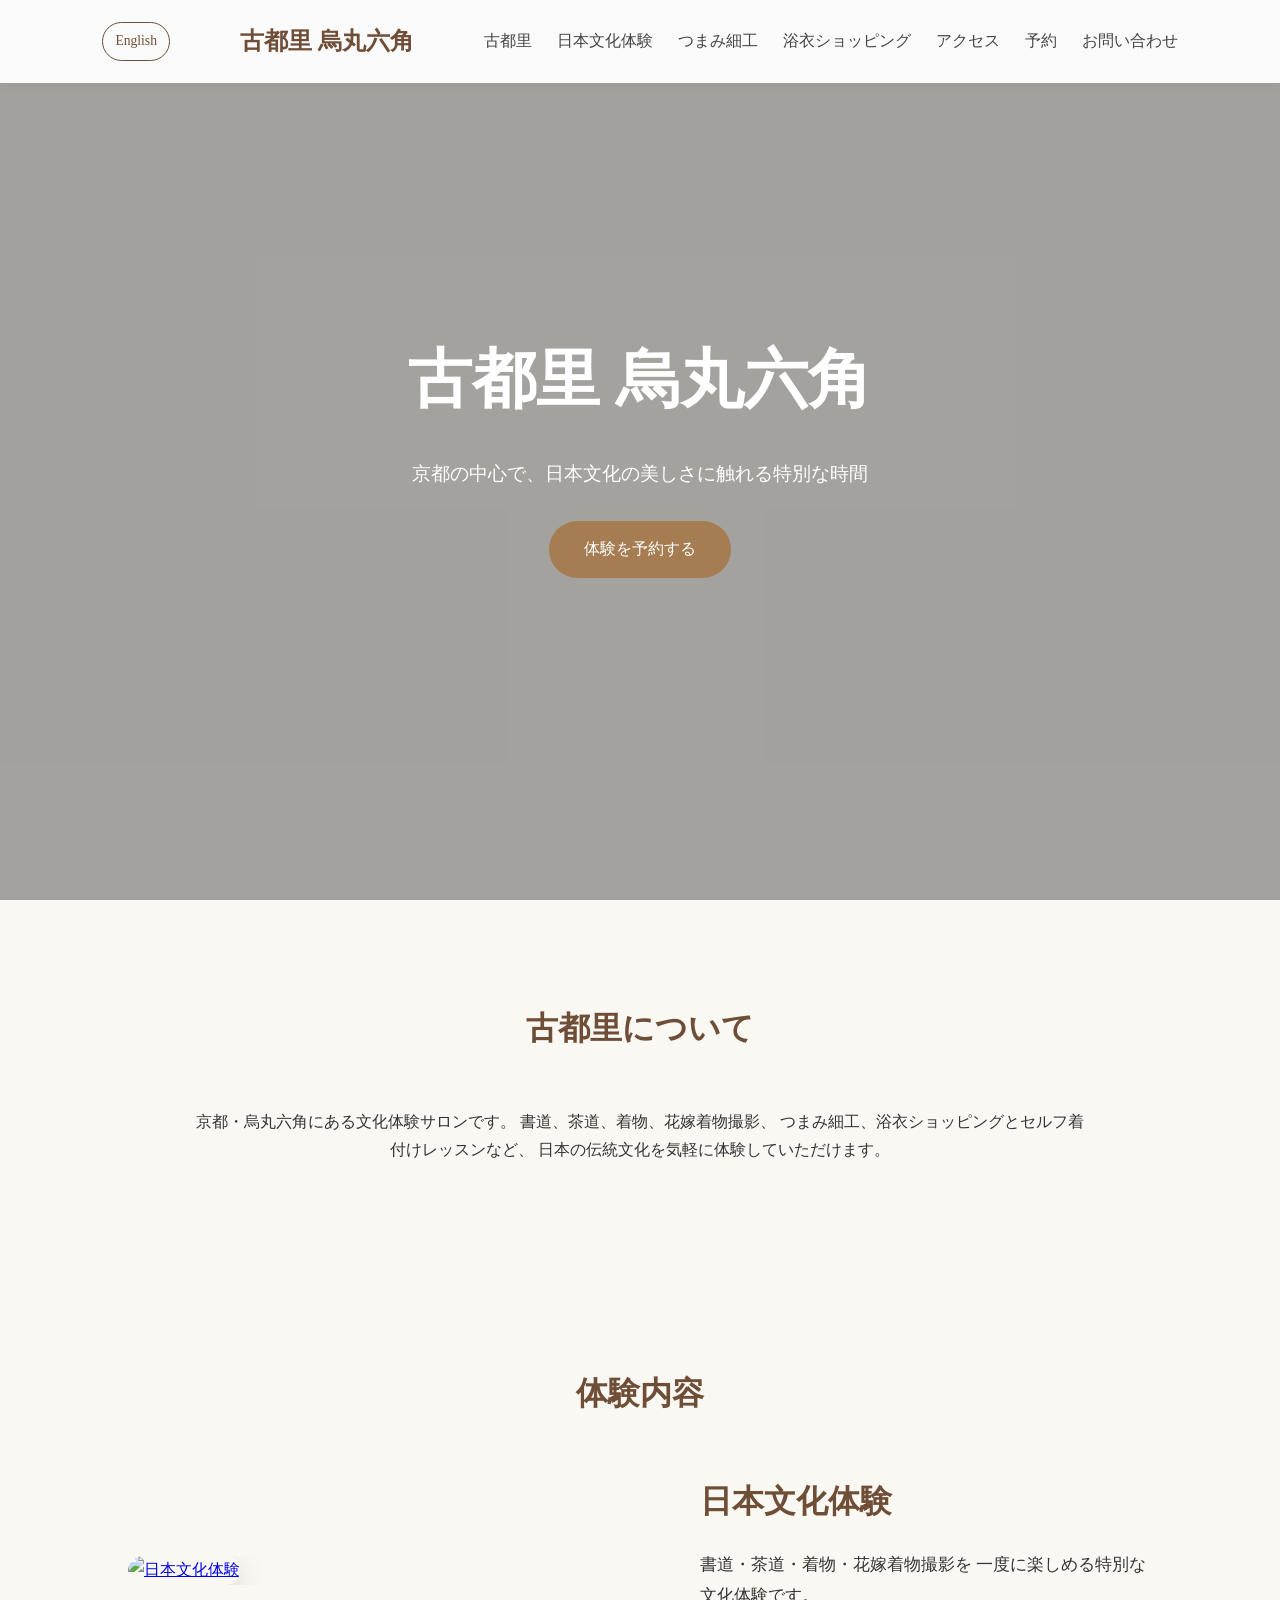
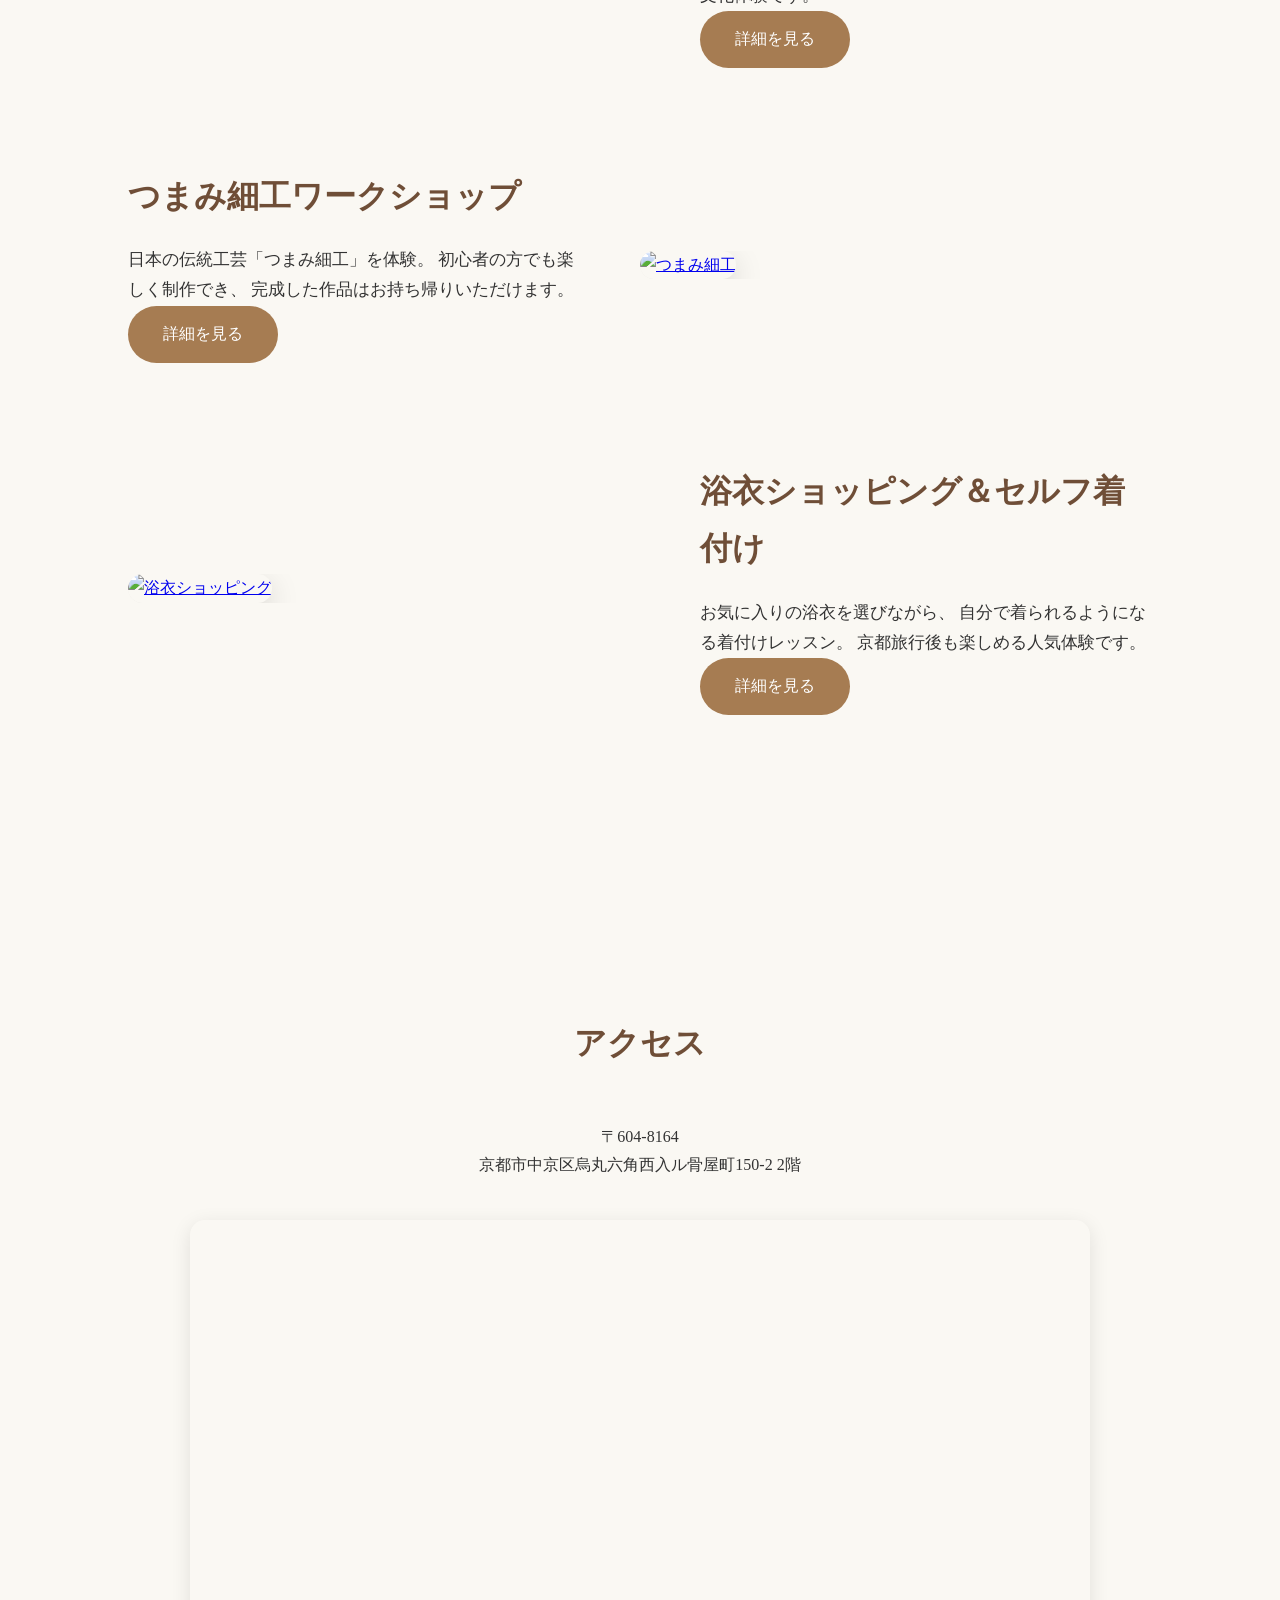
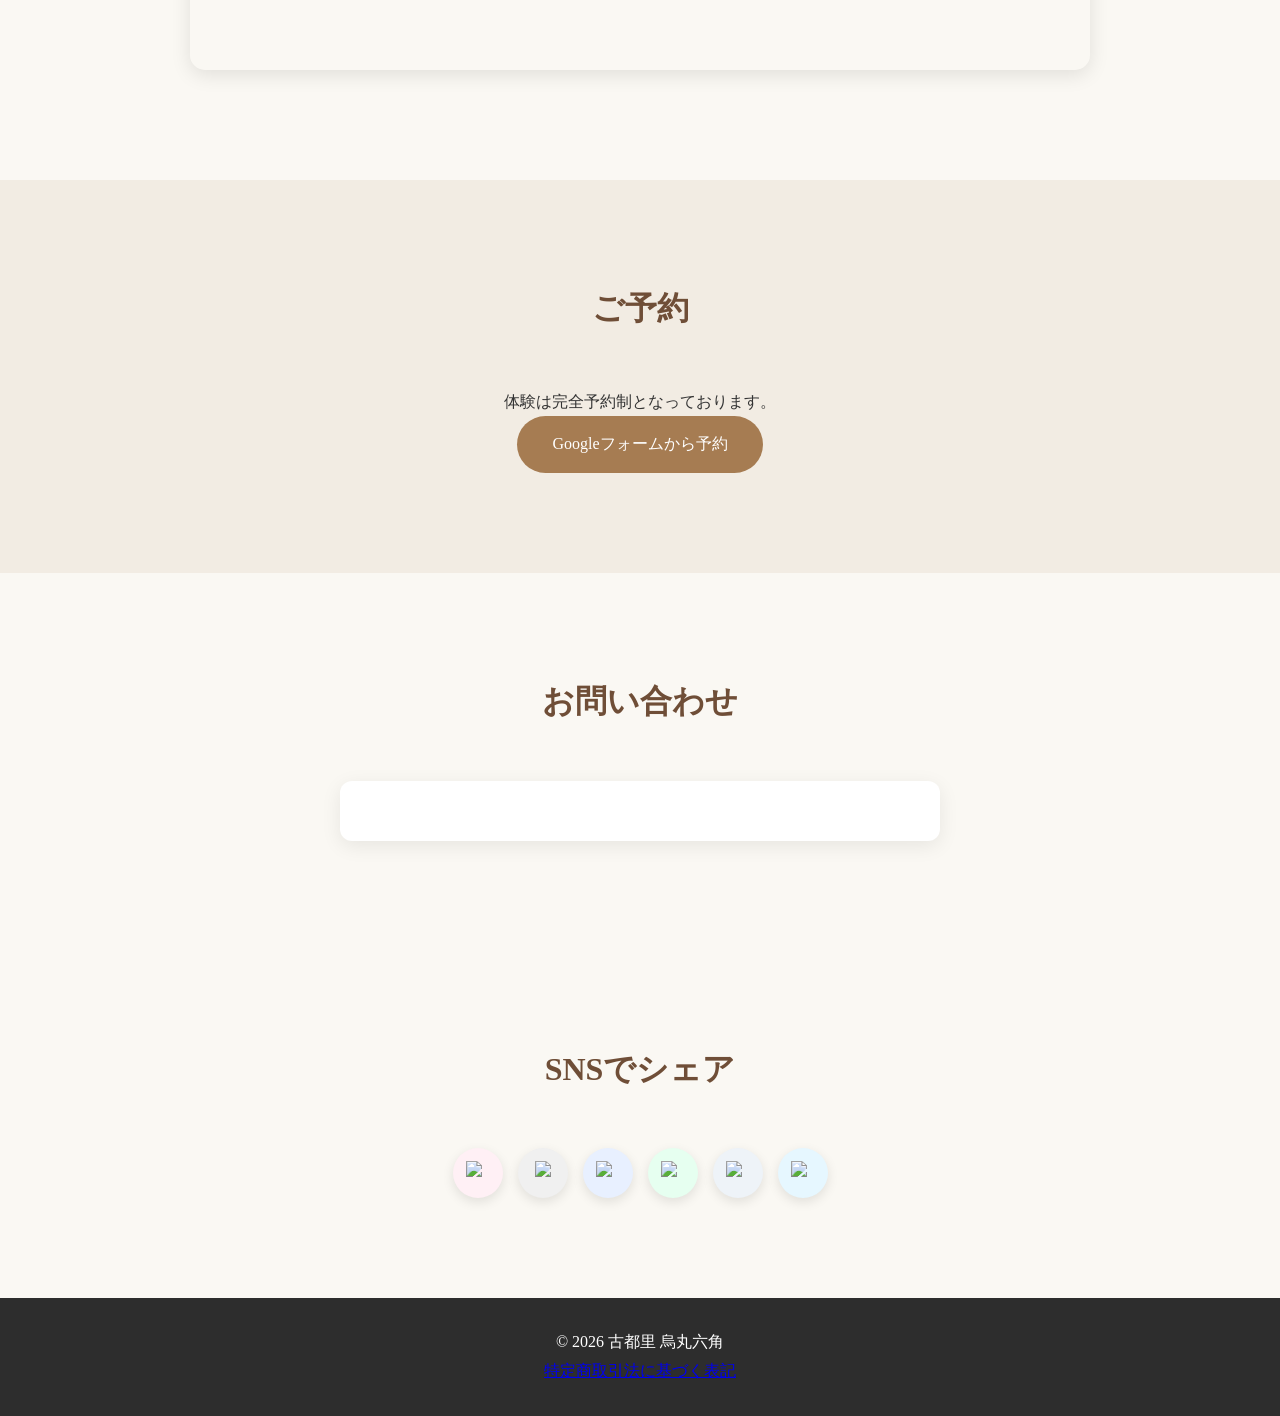
==== commit 992abb7a: "update" ====
--- a/index.html
+++ b/index.html
@@ -13,30 +13,13 @@
     <link href="https://cdn.phototourl.com/free/2026-06-01-9246357a-6ad7-449f-96bb-bd77bd4fa47f.jpg" rel="stylesheet">
 </head>
 
-<script>
-    document.addEventListener("DOMContentLoaded", () => {
-
-        let lastScroll = 0;
-        const header = document.querySelector("header");
-
-        window.addEventListener("scroll", () => {
-            const currentScroll = window.pageYOffset;
-
-            if (currentScroll > lastScroll && currentScroll > 100) {
-                header.classList.add("hide");
-            } else {
-                header.classList.remove("hide");
-            }
-
-            lastScroll = currentScroll;
-        });
-
-    });
-</script>
-
 <body>
 
     <header>
+        <div class="language-switch">
+            <a href="en/index.html">English</a>
+        </div>
+
         <div class="logo">古都里 烏丸六角</div>
 
         <div class="hamburger" id="hamburger">
@@ -55,9 +38,6 @@
             <a href="#contact">お問い合わせ</a>
         </nav>
 
-        <div class="language-switch">
-            <a href="en/index.html">English</a>
-        </div>
     </header>
 
     <section class="hero">
@@ -290,6 +270,44 @@
 
     </footer>
 
+    <script>
+        document.addEventListener("DOMContentLoaded", () => {
+
+            let lastScroll = 0;
+            const header = document.querySelector("header");
+
+            window.addEventListener("scroll", () => {
+                const currentScroll = window.pageYOffset;
+
+                if (currentScroll > lastScroll && currentScroll > 100) {
+                    header.classList.add("hide");
+                } else {
+                    header.classList.remove("hide");
+                }
+
+                lastScroll = currentScroll;
+            });
+
+        });
+
+    </script>
+
+    <script>
+        document.addEventListener("DOMContentLoaded", () => {
+            const hamburger = document.getElementById("hamburger");
+            const nav = document.getElementById("navMenu");
+
+            if (hamburger && nav) {
+                hamburger.addEventListener("click", () => {
+                    hamburger.classList.toggle("active"); // ←これ追加
+                    nav.classList.toggle("active");
+                });
+            }
+        });
+    </script>
+
+    <div class="menu-overlay" id="menuOverlay"></div>
+
 </body>
 
 </html>
--- a/style.css
+++ b/style.css
@@ -46,6 +46,7 @@
 nav {
     display: flex;
     gap: 25px;
+    z-index: 2000;
 }
 
 nav a {
@@ -190,24 +191,6 @@
 .reverse {
     flex-direction: row-reverse;
 }
-
-/* スマホ */
-
-@media(max-width:768px) {
-
-    .experience-item,
-    .reverse {
-        flex-direction: column;
-        gap: 25px;
-    }
-
-    .experience-item img {
-        width: 100%;
-        height: 300px;
-    }
-
-}
-
 
 /* カード */
 
@@ -355,56 +338,6 @@
     padding: 30px;
 }
 
-/* スマホ */
-
-@media(max-width:768px) {
-
-    header {
-        flex-direction: column;
-        gap: 15px;
-    }
-
-    nav {
-        flex-wrap: wrap;
-        justify-content: center;
-    }
-
-    .hero-content h1 {
-        font-size: 2.5rem;
-    }
-
-    .hero-content p {
-        font-size: 1rem;
-    }
-
-    section {
-        padding: 70px 8%;
-    }
-
-    .cards {
-        grid-template-columns: 1fr;
-    }
-
-    .experience-detail {
-        flex-direction: column;
-        gap: 30px;
-        margin-bottom: 80px;
-    }
-
-    .reverse {
-        flex-direction: column;
-    }
-
-    .activity-image {
-        width: 100%;
-        height: 450px;
-    }
-
-}
-
-
-
-
 .lead {
     max-width: 900px;
     margin: auto;
@@ -492,7 +425,6 @@
     margin: 0 auto 120px;
     margin-bottom: 100px;
 }
-
 
 .experience-detail>div {
     flex: 1;
@@ -666,38 +598,210 @@
     flex-direction: column;
     gap: 5px;
     cursor: pointer;
+    z-index: 3000;
 }
 
 .hamburger span {
     width: 28px;
     height: 2px;
     background: #6f4e37;
-    transition: 0.3s;
-}
-
-/* スマホ時 */
-@media (max-width: 768px) {
-
+    display: block;
+}
+
+/* ここに追加 ↓ */
+.hamburger,
+.hamburger:focus,
+.hamburger:active {
+    outline: none;
+    -webkit-tap-highlight-color: transparent;
+}
+
+/* ×に変形 */
+.hamburger.active span:nth-child(1) {
+    transform: translateY(7px) rotate(45deg);
+}
+
+.hamburger.active span:nth-child(2) {
+    opacity: 0;
+}
+
+.hamburger.active span:nth-child(3) {
+    transform: translateY(-7px) rotate(-45deg);
+}
+
+.menu-overlay {
+    position: fixed;
+    inset: 0;
+    background: rgba(0, 0, 0, .6);
+
+    opacity: 0;
+    visibility: hidden;
+    transition: 0.3s ease;
+
+    z-index: 1500;
+}
+
+.menu-overlay.active {
+    opacity: 1;
+    visibility: visible;
+}
+
+/* =========================
+   スマホ版
+========================= */
+@media (max-width:768px) {
+
+    /* ヘッダー */
+    header {
+        padding: 15px 20px;
+    }
+
+    .language-switch {
+        order: 1;
+    }
+
+    .logo {
+        order: 2;
+        flex: 1;
+        text-align: center;
+        font-size: 1rem;
+    }
+
+    .hamburger {
+        order: 3;
+        display: flex;
+        position: relative;
+        z-index: 3000;
+    }
+
+    /* メニュー */
     nav {
-        position: absolute;
+        position: fixed;
         top: 70px;
-        left: 0;
-        right: 0;
+        right: -100%;
+        width: 280px;
+        height: calc(100vh - 70px);
         background: white;
         flex-direction: column;
-        align-items: center;
-        gap: 15px;
+        padding-top: 30px;
+
+        transition: 0.4s ease;
+        z-index: 2000;
+        padding: 60px 30px 30px;
+    }
+
+    nav.active {
+        right: 0;
+    }
+
+    /* ヒーロー */
+    .hero-content h1 {
+        font-size: 2.3rem;
+    }
+
+    .hero-content p {
+        font-size: 1rem;
+    }
+
+    /* 共通 */
+    section {
+        padding: 70px 8%;
+    }
+
+    /* トップページ体験紹介 */
+
+    .experience-item,
+    .experience-item.reverse {
+        flex-direction: column;
+        gap: 0;
+        margin-bottom: 60px;
+    }
+
+    .experience-image {
+        width: 100%;
+    }
+
+    .experience-item img {
+        width: 100%;
+        height: 280px;
+        object-fit: cover;
+        border-radius: 0;
+    }
+
+    .experience-text {
+        width: 100%;
         padding: 20px 0;
-
-        /* 最初は隠す */
-        display: none;
-    }
-
-    nav.active {
-        display: flex;
-    }
-
-    .hamburger {
-        display: flex;
-    }
+    }
+
+    .experience-text h3 {
+        font-size: 1.6rem;
+    }
+
+    /* 詳細ページ */
+
+    .experience-detail,
+    .experience-detail.reverse {
+        flex-direction: column;
+        gap: 0;
+        margin-bottom: 60px;
+    }
+
+    .experience-detail img {
+        width: 100vw;
+        max-width: 100vw;
+
+        max-height: 80vh;
+
+        height: auto;
+
+        object-fit: contain;
+
+        margin-left: calc(50% - 50vw);
+        margin-right: calc(50% - 50vw);
+
+        border-radius: 0;
+        display: block;
+    }
+
+    .experience-detail>div {
+        width: 100%;
+        padding: 25px 0;
+    }
+
+    .experience-detail h3 {
+        font-size: 1.6rem;
+    }
+
+    /* カード */
+    .cards {
+        grid-template-columns: 1fr;
+        gap: 30px;
+    }
+
+    .other-image {
+        height: 220px;
+    }
+
+    /* 価格 */
+    .price-box {
+        padding: 30px 20px;
+    }
+
+    /* 地図 */
+    .map-box iframe {
+        height: 300px;
+    }
+
+    /* SNS */
+    .sns-links {
+        gap: 10px;
+    }
+
+    .sns-icon {
+        width: 45px;
+        height: 45px;
+    }
+
+
+
 }
